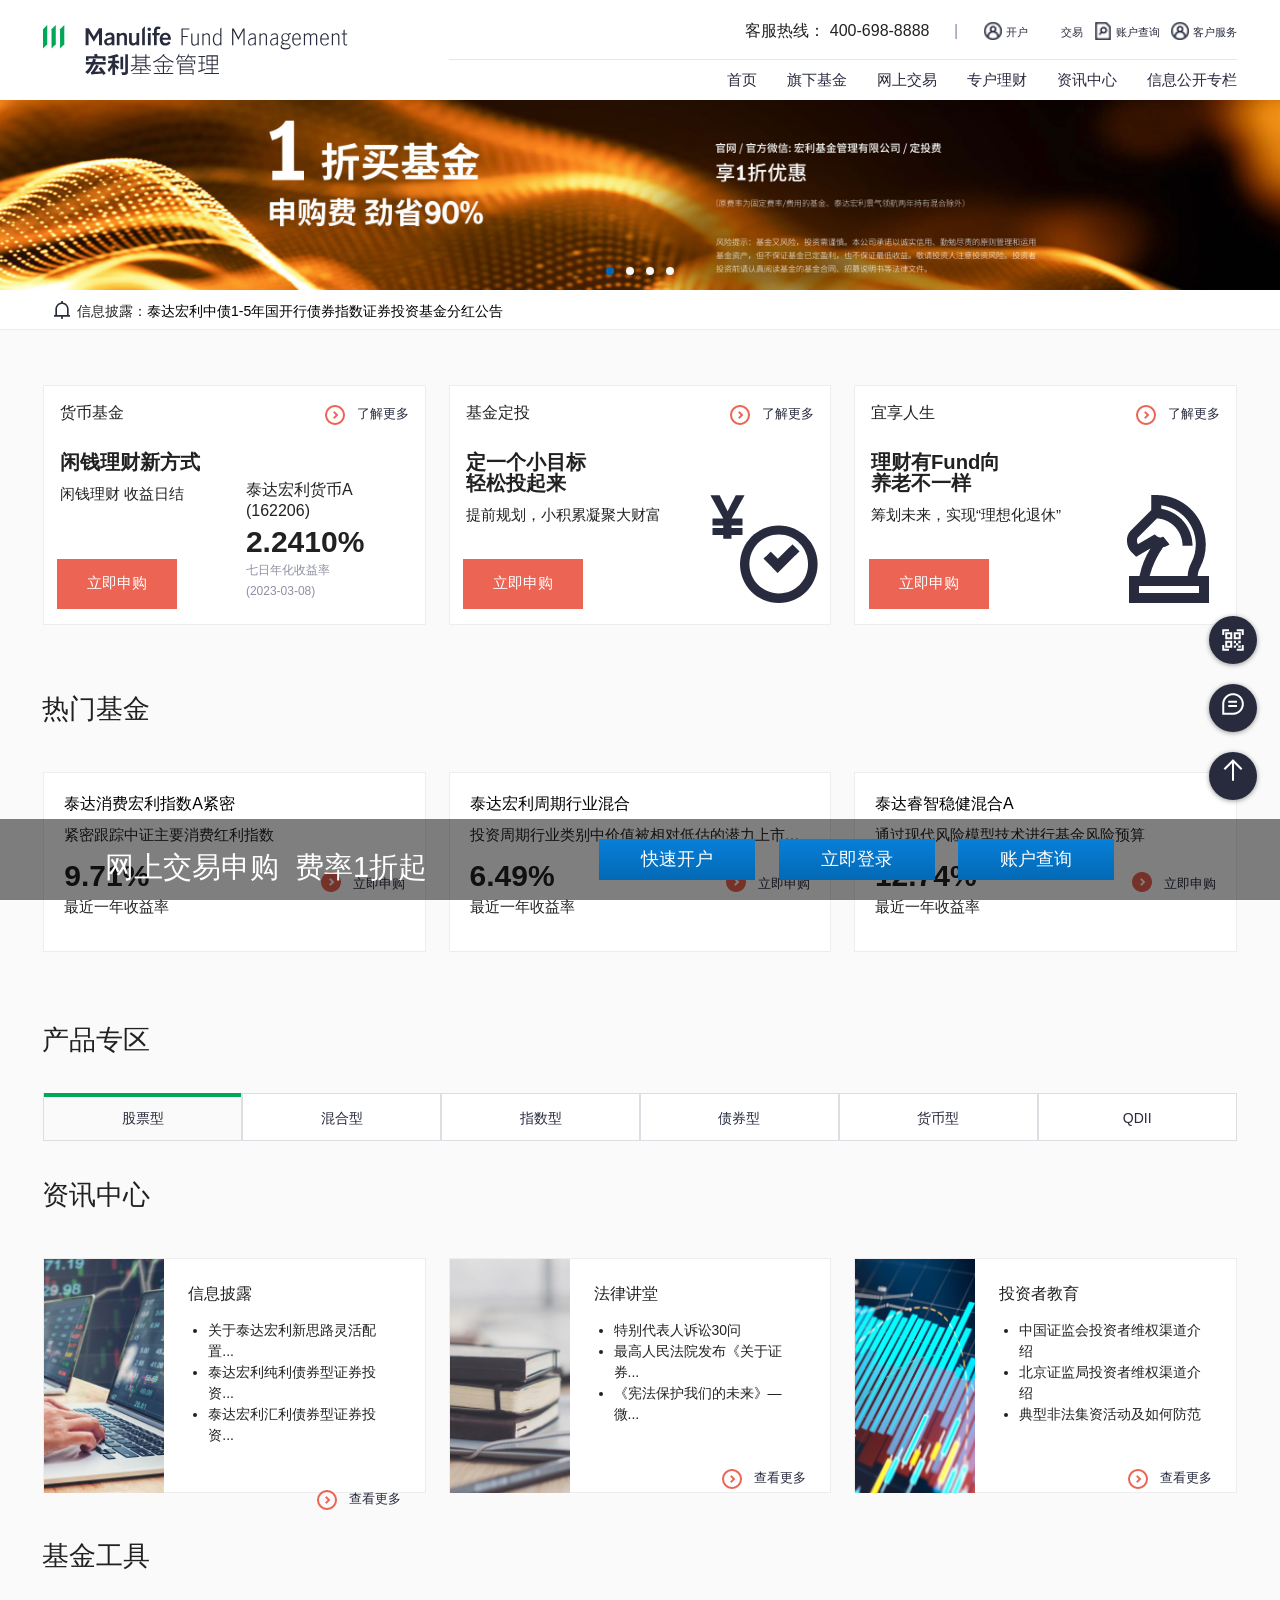
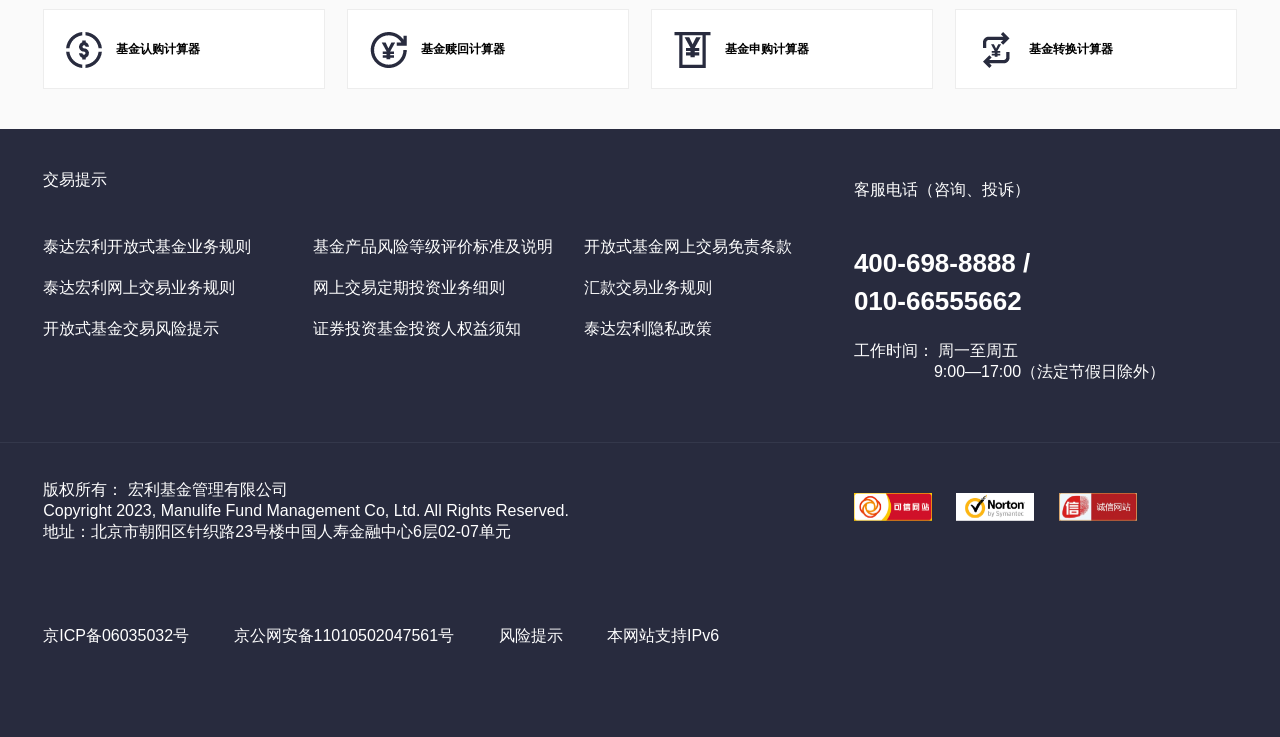
==== src/index.html @ f4473b88 "svg to png" ====
<!DOCTYPE HTML>
<html>
    <head>
        <meta charset="utf-8" />
        <meta http-equiv="Content-Type" content="text/html; charset=UTF-8"/>
        <title>China Retail Template</title>
        <meta http-equiv="X-UA-Compatible" content="IE=edge,chrome=1">
        <meta name="viewport" content="width=device-width, initial-scale=1, maximum-scale=1.0"/>
        <link rel="stylesheet" href="css/fonts.css">
        <link rel="stylesheet" type="text/css" href="css/slider.css" />
        <link rel="stylesheet" type="text/css" href="css/idangerous.swiper2.7.6.css">
        <link rel="stylesheet" type="text/css" href="css/idangerous.swiper.scrollbar.css">
        <link href="css/materialize.css" type="text/css" rel="stylesheet" media="screen,projection"/>
        <link rel="stylesheet" href="css/materialicons.css">
        <link rel="stylesheet" href="css/style.css">
        <script type="text/javascript" src="js/idangerous.swiper2.7.6.min.js"></script>
        <script type="text/javascript" src="js/idangerous.swiper.scrollbar.min.js"></script>

        <script type="text/javascript">
            function isIE8(){
                var isIE8Flag = false;
                var DEFAULT_VERSION = 8.0;
                var ua = navigator.userAgent.toLowerCase();
                var isIE = ua.indexOf("msie")>-1;
                var safariVersion;
                if(isIE){
                    safariVersion =  ua.match(/msie ([\d.]+)/)[1];
                }
                if(safariVersion <= DEFAULT_VERSION ){
                    // IE8浏览器
                    return true;
                }else{
                    return false;
                }
            }
        </script>
     </head>

    <body class="layout">

        <div class="page js-page">
            <div class="header">
                <div class="container">
            
                    <div class="row">
                        <div class="col s4">
                            <img class="mt-25 main-logo" src="images/MFM_Logo.svg">
                        </div>
                        <div class="col s8 right">
                            <span class="hide-on-med-and-down"> 客服热线： 400-698-8888 </span> <span class="hide-on-med-and-down nav-divider">  |  </span>
                            
                            <!-- Login Menu -->
                            <ul class="top-slide-menu hide-on-med-and-down">
                                <li class="top-menu-list-item">
                                    <a href="https://etrade.manulifefund.com.cn/etrading/accoreq/OCRauthentication.do?method=doOCRInit"><img class="responsive-img" alt="" src="images/Top_Login-svg.png"> <span>开户</span></a>
                                </li>
                                <li class="top-menu-list-item">
                                    <a href="https://etrade.manulifefund.com.cn/etrading"><img class="responsive-img" alt="" src="images/Top_Transfer-svg.png"> <span>交易</span></a>
                                </li>
                                <li class="top-menu-list-item">
                                    <a href="https://etrade.manulifefund.com.cn/etrading"><img class="responsive-img" alt="" src="images/Top_FormSearch-svg.png"> <span>账户查询</span></a>
                                </li>
                                <li class="top-menu-list-item">
                                    <a href="/Channel/1090543"><img class="responsive-img" alt="" src="images/Top_Login-svg.png"> <span>客户服务</span></a>
                                </li>
                            </ul>
                            <div>


                                <div class="main-navigation hide-on-med-and-down">
                                    <nav>
                                        <div class="nav-wrapper">
                                        <!-- <a href="#!" class="brand-logo">Logo</a> -->
                                        <a href="#" data-target="mobile-demo" class="sidenav-trigger"><i class="material-icons">menu</i></a>
                                        <ul class="right hide-on-med-and-down">
                                            <li><a href="/">首页</a></li>
                                            <li><a href="/Channel/4332">旗下基金</a></li></li>
                                            <li><a href="https://etrade.manulifefund.com.cn/etrading">网上交易</a></li>
                                            <li><a href="/Channel/2278">专户理财</a></li>
                                            <li><a href="/Channel/3430">资讯中心</a></li>
                                            <li><a href="/Channel/1094689">信息公开专栏</a></li>
                                        </ul>
                                        </div>
                                    </nav>
        
                                    <ul class="sidenav" id="mobile-demo">
                                        <li><a href="/">首页</a></li>
                                        <li><a href="/Channel/4332">旗下基金</a></li></li>
                                        <li><a href="https://etrade/manulifefund.com.cn/etrading">网上交易</a></li>
                                        <li><a href="/Channel/2278">专户理财</a></li>
                                        <li><a href="/Channel/3430">资讯中心</a></li>
                                        <li><a href="/Channel/1094689">信息公开专栏</a></li>
                                    </ul>
                                </div>
                            </div>
                        </div>
                        
                    </div>
                </div>        
            </div>

            <div class="main-navigation-mobile hide-on-large-only">
                <a class="icon-preview dropdown-trigger" href='#' data-target='dropdown1'><i class="material-icons mobile-nav-icon dp48 fa-2x">menu</i></a>

                <!-- Dropdown Structure -->
                <ul id='dropdown1' class='dropdown-content'>
                    <li><a href="/">首页</a></li>
                    <li><a href="/Channel/4332">旗下基金</a></li></li>
                    <li><a href="https://etrade.manulifefund.com.cn/etrading">网上交易</a></li>
                    <li><a href="/Channel/2278">专户理财</a></li>
                    <li><a href="/Channel/3430">资讯中心</a></li>
                    <li><a href="/Channel/1094689">信息公开专栏</a></li>
                </ul>
            </div>
            <!-- Navigation Menu -->
            
            <!-- Carousel -->
            <div class="mt-80">
                <div class="banner">
                    <div class="swiper-container banner_swiper">
                        <div class=swiper-wrapper>
                            <div class=swiper-slide>
                                <a class="slide" href="http://event.mfcteda.com.cn/event/edm/lingshengoufei-2/index.html">
                                    <img class="img" src="./images/Banner1.png">
                                </a>
                            </div>
                            <div class=swiper-slide>
                                <a class="slide" href="http://event.mfcteda.com.cn/event/edm/lingshengoufei-2/index.html">
                                    <img class="img" src="./images/Banner2.png">
                                </a>
                            </div>
                            <div class=swiper-slide>
                                <a class="slide" href="https://www.mfcteda.com/index_web.html">
                                    <img class="img" src="./images/Banner3.png">
                                </a>
                            </div>
                            <div class=swiper-slide>
                                <a class="slide" href="http://event.mfcteda.com.cn/event/edm/fenjipipei20221228/index.html">
                                    <img class="img" src="./images/Banner4.png">
                                </a>
                            </div>
                        </div>
                        <div class="swiper_prev"></div>
                        <div class="swiper_next"></div>
                        <div class="swiper-pagination"></div>                             
                    </div>
                </div>
            </div>
            
            <!-- Notification Banner -->
            <div class="notification-banner">
                <div class="container">
                    <div class="notification-banner-content">
                        <div class="wrapper">
                            <div class="notice_c">
                                <img class="notification-icon" src="images/Notification.svg"> 
                                <span class="title">信息披露：</span>
                                <div class="swiper-container notice_swiper">
                                     <div class="swiper-wrapper">
                                        <div class="swiper-slide">
                                            <a target="_blank" href="/Info/2490544?_tp_location=4&_tp_parentId=3430&_tp_depth=0&_tp_condition=&_tp_orderby=74a9f0c6bc9238494826a11870b4e00ce44de760c0fbeb12">泰达宏利中债1-5年国开行债券指数证券投资基金分红公告</a>
                                        </div>
                                        <div class="swiper-slide">
                                            <a target="_blank" href="/Info/2490729?_tp_location=1&_tp_parentId=3430&_tp_depth=0&_tp_condition=&_tp_orderby=74a9f0c6bc9238494826a11870b4e00ce44de760c0fbeb12">泰达宏利新思路灵活配置混合型证券投资基金清算报告</a>
                                        </div>
                                        <div class="swiper-slide">
                                            <a target="_blank" href="/Info/2490818?_tp_location=2&_tp_parentId=3430&_tp_depth=0&_tp_condition=&_tp_orderby=74a9f0c6bc9238494826a11870b4e00ce44de760c0fbeb12">泰达宏利新思路灵活配置混合型证券投资基金清算报告提示性公告</a>
                                        </div>
                                        <div class="swiper-slide">
                                            <a target="_blank" href="/Info/2490455?_tp_location=3&_tp_parentId=3430&_tp_depth=0&_tp_condition=&_tp_orderby=74a9f0c6bc9238494826a11870b4e00ce44de760c0fbeb12">泰达宏利溢利债券型证券投资基金分红公告</a>
                                        </div>
                                        <div class="swiper-slide">
                                            <a target="_blank" href="/Info/2490544?_tp_location=4&_tp_parentId=3430&_tp_depth=0&_tp_condition=&_tp_orderby=74a9f0c6bc9238494826a11870b4e00ce44de760c0fbeb12">泰达宏利中债1-5年国开行债券指数证券投资基金分红公告</a>
                                        </div>
                                        <div class="swiper-slide">
                                            <a target="_blank" href="/Info/2490729?_tp_location=1&_tp_parentId=3430&_tp_depth=0&_tp_condition=&_tp_orderby=74a9f0c6bc9238494826a11870b4e00ce44de760c0fbeb12">泰达宏利新思路灵活配置混合型证券投资基金清算报告</a>
                                        </div>                                                 
                                    </div>
                                </div>
                            </div>
                        </div>
                    </div>
                </div>
            </div>

            <div class="hide-on-large-only">
                <div class="row mb-0 ">
                    <ul class="top-menu-mobile">
                        <li class="top-menu-list-item-mobile waves-effect waves-light"><img class="responsive-img" alt="" src="images/Top_Login.svg"> <span><a href="https://etrade.manulifefund.com.cn/etrading/accoreq/OCRauthentication.do?method=doOCRInit">开户</a></span></li>
                        <li class="top-menu-list-item-mobile waves-effect waves-light"><img class="responsive-img" alt="" src="images/Top_Login.svg"> <span><a href="https://etrade.manulifefund.com.cn/etrading/accoreq/OCRauthentication.do?method=doOCRInit">交易</a></span></li>
                        <li class="top-menu-list-item-mobile waves-effect waves-light"><img class="responsive-img" alt="" src="images/Top_FormSearch.svg"> <span><a href="https://www.mfcteda.com/Channel/1848">账户查询</a></span></li>
                    </ul>
                </div>
            </div>

            <div class="container">
                <a name="responsive"></a>
                <section class="page-section">

                    <!-- Icon Teaser -->
                    <div class="row">
                        <div class="col s12 m12 l4">
                            <div class="icon-teaser">
                                <div class="row">
                                    <div class="col s6">
                                        <span>货币基金</span>
                                    </div>
                                    <div class="col s6 right">
                                            <span class="cmp-text__cta--secondarylink">
                                                <a href="http://event.mfcteda.com.cn/event/edm/dingtouzhuanti/index.html"><span class="hide-on-small-and-down ml-10">了解更多</span></a>
                                            </span>
                                    </div>
                                </div>
                                <div class="row mb-0">
                                    <div class="col s12">
                                        <div class="cmp-text__title"><span>闲钱理财新方式</span></div>
                                        <div class="cmp-text__sub-title">闲钱理财 收益日结</div>
                                        
                                    </div>
                                </div>
                                <div class="row flex mb-0 icon-teaser-bottom">
                                    <div class="col s6 flex">
                                        <div class="cmp-text-btn-left-wrapper">
                                            <div class="cmp-primary-btn">
                                                <a href="https://etrade.manulifefund.com.cn/etrading/" class="p-left center">立即申购</a>
                                            </div>
                                        </div>
                                    </div>
                                    <div class="col s6">
                                        <div class="cmp-text-right-wrapper">
                                            <span>泰达宏利货币A
                                            </span>
                                            <span>(162206)</span>
                                            <div class="cmp-text-value">2.2410%</div>
                                            <div class="cmp-sub-text">
                                                <span>七日年化收益率</span> <br/> <span>(2023-03-08)</span>
                                            </div>
                                        </div>
                                    </div>
                                </div>
                            </div>
                        </div>

                        <div class="col s12 m12 l4">
                            <div class="icon-teaser">
                                <div class="row">
                                    <div class="col s6">
                                        <span>基金定投</span>
                                    </div>
                                    <div class="col s6 right">
                                            <span class="cmp-text__cta--secondarylink">
                                                <a href="http://event.mfcteda.com.cn/event/edm/dingtouzhuanti/index.html"><span class="hide-on-small-and-down ml-10">了解更多</span></a>
                                            </span>
                                    </div>
                                </div>
                                <div class="row">
                                    <div class="col s12">
                                        <div class="cmp-text__title"><span>定一个小目标</span><br/><span>轻松投起来</span></div>
                                        <div class="cmp-text__sub-title">提前规划，小积累凝聚大财富</div>
                                    </div>
                                </div>
                                <div class="row flex mb-0 icon-teaser-bottom cmp-content-icon">
                                    <div class="col s6 flex">
                                        <div class="cmp-text-left-wrapper">
                                            <div class="cmp-primary-btn">
                                                <a href="https://etrade.manulifefund.com.cn/etrading/" class="p-left center">立即申购</a>
                                            </div>
                                        </div>
                                    </div>
                                    <div class="col s6">
                                        <div class="cmp-teaser-icon">
                                            <img class="float-right custom-img-width" src="./images/Pic_PayTime-svg.png">
                                        </div>
                                    </div>
                                </div>
                            </div>
                        </div>

                        <div class="col s12 m12 l4">
                            <div class="icon-teaser">
                                <div class="row">
                                    <div class="col s6">
                                        <span>宜享人生</span>
                                    </div>
                                    <div class="col s6 right">
                                            <span class="cmp-text__cta--secondarylink">
                                                <a href="http://event.mfcteda.com.cn/event/edm/hongli20220324/index.html"><span class="hide-on-small-and-down ml-10">了解更多</span></a>
                                            </span>
                                    </div>
                                </div>
                                <div class="row">
                                    <div class="col s12">
                                        <div class="cmp-text__title"><span>理财有Fund向</span><br/><span>养老不一样</span></div>
                                        <div class="cmp-text__sub-title">筹划未来，实现“理想化退休”</div>
                                    </div>
                                </div>
                                <div class="row flex mb-0 icon-teaser-bottom cmp-content-icon">
                                    <div class="col s6 flex">
                                        <div class="cmp-text-left-wrapper">
                                            <div class="cmp-primary-btn">
                                                <a href="https://etrade.manulifefund.com.cn/etrading/" class="p-left center">立即申购</a>
                                            </div>
                                        </div>
                                    </div>
                                    <div class="col s6">
                                        <div class="cmp-teaser-icon">
                                            <img class="float-right custom-img-width" src="./images/Pic_Chess-svg.png">
                                        </div>
                                    </div>
                                </div>
                            </div>
                        </div>
                    </div> 
                    <br/>

                    <div class="row">
                        <div class="cmp-title-heading">热门基金</div>
                    </div>
                    <div class="row">
                        <div class="col s12 m12 l4">
                            <div class="data-teaser">
                                <div class="row">
                                    <div class="col s12">
                                        <a href="/Channel/1906992">泰达消费宏利指数A紧密</a>
                                        <div class="cmp-text__sub-title">紧密跟踪中证主要消费红利指数</div>
                                    </div>
                                </div>
                                <div class="row data-teaser-bottom">
                                    <div class="col s6">
                                        <div class="data-teaser-value">9.71%</div>
                                        <div class="cmp-text__sub-title">最近一年收益率</div>
                                    </div>
                                    <div class="col s6">
                                        <div class="cmp-text-right-wrapper">
                                            <span class="cmp-text__cta--primarylink">
                                                <a href="https://etrade.manulifefund.com.cn/etrading/"> <span class="ml-10">立即申购</span></a>
                                            </span>
                                        </div>
                                        
                                    </div>
                                </div>
                            </div>
                        </div>

                        <div class="col s12 m12 l4">
                            <div class="data-teaser">
                                <div class="row">
                                    <div class="col s12">
                                        <a href="/Channel/982893">泰达宏利周期行业混合</a>
                                        <div class="cmp-text__sub-title">投资周期行业类别中价值被相对低估的潜力上市公司</div>
                                    </div>
                                </div>
                                <div class="row data-teaser-bottom">
                                    <div class="col s6">
                                        <div class="data-teaser-value">6.49%</div>
                                        <div class="cmp-text__sub-title">最近一年收益率</div>
                                    </div>
                                    <div class="col s6">
                                        <div class="cmp-text-right-wrapper">
                                            <span class="cmp-text__cta--primarylink">
                                                <a href="https://etrade.manulifefund.com.cn/etrading/"> <span class="ml-10">立即申购</span></a>
                                            </span>
                                        </div>
                                        
                                    </div>
                                </div>
                            </div>
                        </div>

                        <div class="col s12 m12 l4">
                            <div class="data-teaser">
                                <div class="row">
                                    <div class="col s12">
                                        <a href="/Channel/1234071">泰达睿智稳健混合A</a>
                                        <div class="cmp-text__sub-title">通过现代风险模型技术进行基金风险预算</div>
                                    </div>
                                </div>
                                <div class="row data-teaser-bottom">
                                    <div class="col s6">
                                        <div class="data-teaser-value">12.74%</div>
                                        <div class="cmp-text__sub-title">最近一年收益率</div>
                                    </div>
                                    <div class="col s6">
                                        <div class="cmp-text-right-wrapper">
                                            <span class="cmp-text__cta--primarylink">
                                                <a href="https://etrade.manulifefund.com.cn/etrading/"> <span class="ml-10">立即申购</span></a>
                                            </span>
                                        </div>
                                        
                                    </div>
                                </div>
                            </div>
                        </div>
                    </div>
                </section>

                <section>
                    <div class="row">
                        <div class="cmp-title-heading">产品专区</div>
                    </div>
                    <div class="row">
                        <div class="col s12">
                          <ul class="tabs">
                            <li class="tab col s2"><a class="fund-heading active" href="#tab1">股票型</a></li>
                            <li class="tab col s2"><a class="fund-heading" href="#tab2">混合型</a></li>
                            <li class="tab col s2"><a class="fund-heading" href="#tab3">指数型</a></li>
                            <li class="tab col s2"><a class="fund-heading" href="#tab4">债券型</a></li>
                            <li class="tab col s2"><a class="fund-heading" href="#tab5">货币型</a></li>
                            <li class="tab col s2"><a class="fund-heading" href="#tab6">QDII</a></li>
                          </ul>
                        </div>
                        <div id="tab1" class="table-tab tab-1 col s12"></div>
                        <div id="tab2" class="table-tab tab-2 col s12"></div>
                        <div id="tab3" class="table-tab tab-3 col s12"></div>
                        <div id="tab4" class="table-tab tab-4 col s12"></div>
                        <div id="tab5" class="table-tab tab-5 col s12"></div>
                        <div id="tab6" class="table-tab tab-6 col s12"></div>
                      </div>
                </section>

                <section>
                    <div class="row">
                        <div class="cmp-title-heading">资讯中心</div>
                    </div>

                    <div class="row">
                        <div class="col s12 m12 l4">
                            <div class="product-teaser">
                                <div class="product-teaser-img-wrapper">
                                    <img class="responsive-img product-teaser-img-content" src="./images/Picture1.jpg" alt="">
                                </div>
                                <div class="product-teaser-content">
                                    <div class="product-teaser-title">
                                        信息披露
                                    </div>

                                    <div class="product-teaser-desc">
                                        <ul class="list-content">
                                            <li class="list-item">关于泰达宏利新思路灵活配置...</li>
                                            <li class="list-item">泰达宏利纯利债券型证券投资...</li>
                                            <li class="list-item">泰达宏利汇利债券型证券投资...</li>
                                        </ul>
                                    </div>
                                    <div class="product-teaser-action">
                                        <span class="cmp-text__cta--secondarylink">
                                            <a href="/Channel/3430"><span class="ml-10">查看更多</span></a>
                                        </span>
                                    </div>
                                </div>
                            </div>
                        </div>

                        <div class="col s12 m12 l4">
                            <div class="product-teaser">
                                <div class="product-teaser-img-wrapper">
                                    <img class="responsive-img product-teaser-img-content" src="./images/Picture2.jpg" alt="">
                                </div>
                                <div class="product-teaser-content">
                                    <div class="product-teaser-title">
                                        法律讲堂
                                    </div>

                                    <div class="product-teaser-desc">
                                        <ul class="list-content">
                                            <li class="list-item">特别代表人诉讼30问</li>
                                            <li class="list-item">最高人民法院发布《关于证券...</li>
                                            <li class="list-item">《宪法保护我们的未来》— 微...</li>
                                        </ul>
                                    </div>
                                    <div class="product-teaser-action">
                                        <span class="cmp-text__cta--secondarylink">
                                            <a href="/Channel/3912"><span class="ml-10">查看更多</span></a>
                                        </span>
                                    </div>
                                </div>
                            </div>
                        </div>

                        <div class="col s12 m12 l4">
                            <div class="product-teaser">
                                <div class="product-teaser-img-wrapper">
                                    <img class="responsive-img product-teaser-img-content" src="./images/Picture3.jpg" alt="">
                                </div>
                                <div class="product-teaser-content">
                                    <div class="product-teaser-title">
                                        投资者教育
                                    </div>

                                    <div class="product-teaser-desc">
                                        <ul class="list-content">
                                            <li class="list-item">中国证监会投资者维权渠道介绍</li>
                                            <li class="list-item">北京证监局投资者维权渠道介绍</li>
                                            <li class="list-item">典型非法集资活动及如何防范</li>
                                        </ul>
                                    </div>
                                    <div class="product-teaser-action">
                                        <span class="cmp-text__cta--secondarylink">
                                            <a href="/Channel/104003"><span class="ml-10">查看更多</span></a>
                                        </span>
                                    </div>
                                </div>
                            </div>
                        </div>
                    </div>

                    <div class="row">
                        <div class="cmp-title-heading">基金工具</div>
                    </div>
                     
                    <div class="row mb-40">
                        <div class="col s6 m6 l3">
                            <a class="small-icon-link" href="/Channel/5961?num=0">
                            <div class="small-icon-teaser">
                                <div class="small-icon-wrapper">
                                    <i class="icon-tool-1"></i>
                                </div>
                                <div class="small-icon-teaser-content">
                                    基金认购计算器
                                </div>
                            </div>
                            </a>
                        </div>

                        <div class="col s6 m6 l3">
                            <a class="small-icon-link" href="/Channel/5961?num=1">
                            <div class="small-icon-teaser">
                                <div class="small-icon-wrapper">
                                    <i class="icon-tool-2"></i>
                                </div>
                                <div class="small-icon-teaser-content">
                                    基金赎回计算器
                                </div>
                            </div>
                            </a>
                        </div>

                        <div class="col s6 m6 l3">
                            <a class="small-icon-link" href="/Channel/5961?num=2">
                            <div class="small-icon-teaser">
                                <div class="small-icon-wrapper">
                                    <i class="icon-tool-3"></i>
                                </div>
                                <div class="small-icon-teaser-content">
                                    基金申购计算器
                                </div>
                            </div>
                            </a>
                        </div>

                        <div class="col s6 m6 l3">
                            <a class="small-icon-link" href="/Channel/5961?num=3">
                            <div class="small-icon-teaser">
                                <div class="small-icon-wrapper">
                                    <i class="icon-tool-4"></i>
                                </div>
                                <div class="small-icon-teaser-content">
                                    基金转换计算器
                                </div>
                            </div>
                            </a>
                        </div>

                        <div class="col s6 m6 l3 custom-grid hide">
                            <a class="small-icon-link" href="/Channel/5961?num=3">
                            <div class="small-icon-teaser">
                                <div class="small-icon-wrapper">
                                    <i class="icon-tool-5"></i>
                                </div>
                                <div class="small-icon-teaser-content">
                                    定期定额投资收益计算器
                                </div>
                            </div>
                            </a>
                        </div>
                        
                    </div>

                </section>
            </div>

            <div class="fixed_b_con">
                <div class="wrap">
               <!-- <div class="title">网上交易基金<span>最低费率1折起</span></div>-->
                 <div class="title">网上交易申购&nbsp;&nbsp;费率1折起</div> 
                   <ul class="fixed_list">
                        <li><a href="https://etrade.mfcteda.com/etrading/accoreq/OCRauthentication.do?method=doOCRInit"target="_blank"><span>快速开户</span></a></li>
                        <li><a href="https://etrade.mfcteda.com/etrading/"target="_blank"><span>立即登录</span></a></li>
                        <li><a href="Channel/1848.html"target="_blank"><span>账户查询</span></a></li>
                   </ul>
                </div>
            </div> 

            <footer class="page-footer">
                <div class="fixed-action-btn">
                    <div class="fab-icon waves-effect waves-light img-hover"><i class="ie9"><img src="./images/FAB_QRcode-svg.png"></ung></i></div>
                    <div class="fab-icon waves-effect waves-light"><a href="http://online.mfcteda.com.cn/live800/chatClient/chatbox.jsp?companyID=8897&configID=6"><i class="ee9"><img src="./images/FAB_Comment-svg.png"></i></a></div>
                    <div class="fab-icon waves-effect waves-light"><a class="fab-icon-up link-top" href="#top" onclick="scrollToTop()" id="back-to-up"><i class="ie9"><img src="./images/FAB_Up-svg.png"></i></a></div>
                    
                    <div class="img-hover-item"><img src="./images/qr-code.jpg"></div>
                </div>

                <!-- <div class="fixed-action-btn">
                    <a class="btn-floating btn-large red">
                        <i class="large material-icons">mode_edit</i>
                    </a>
                    <ul>
                        <li><a class="btn-floating red"><a class="material-icons">insert_chart</a></li>
                        <li><a class="btn-floating yellow darken-1"><a class="material-icons">insert_chart</a></li>
                    </ul>
                </div> -->

                <div class="row container">
                    <div class="col s12 m8 l8 start"> 
                        <div class="footer-heading">交易提示</div>

                        <div class="row">
                            <div class="col s12 m12 l4">
                                <ul>
                                    <li class="footer-list"><a href="/account/account-kfywgz-msg.pdf">泰达宏利开放式基金业务规则</a></li>
                                    <li class="footer-list"><a href="/account/account-ywgz-msg.html">泰达宏利网上交易业务规则</a></li>
                                    <li class="footer-list"><a href="/account/account-fxts-msg.html">开放式基金交易风险提示</a></li>
                                </ul>
                            </div>
                            <div class="col s12 m12 l4">
                                <ul>
                                    <li class="footer-list"><a href="/account/account-bzsm-msg.html">基金产品风险等级评价标准及说明</a></li>
                                    <li class="footer-list"><a href="/account/account-msp-rule.html">网上交易定期投资业务细则</a></li>
                                    <li class="footer-list"><a href="/account/account-qyxz-msg.html">证券投资基金投资人权益须知</a></li>
                                </ul>
                            </div>
                            <div class="col s12 m12 l4">
                                <ul>
                                    <li class="footer-list"><a href="/account/account-mztk-msg.html">开放式基金网上交易免责条款</a></li>
                                    <li class="footer-list"><a href="/account/account-hkgz-msg.html">汇款交易业务规则</a></li>
                                    <li class="footer-list"><a href="/account/account-yszc-msg.html">泰达宏利隐私政策</a></li>
                                </ul>
                            </div>
                        </div>
                    </div>
                    <div class="col s12 m12 l4"> 
                        <!-- <a class="link-top" href="#top">⇪ back to top</a> -->
                        <div class="footer-heading">客服电话（咨询、投诉）</div>

                        <div class="row">
                            <div class="col s12 m12 l12">
                                <div class="footer-contact-desc">
                                    400-698-8888 / <br/>010-66555662
                                </div>
                                <div class="footer-contact-details">
                                    <span>工作时间：</span>
                                    周一至周五 <br/> <div style="padding-left: 80px;">9:00—17:00（法定节假日除外） </div>    
                                </div>
                            </div>
                        </div>
                        
                    </div>
                </div>
                <div class="divider"></div>
                <div class="row container mt-20">
                    <div class="col s12 m8 l8 start">
                        <div class="footer-copyright-desc">
                            <p>版权所有： 宏利基金管理有限公司
                                <br/>Copyright 2023, Manulife Fund Management Co, Ltd. All Rights Reserved.
                                <br/>地址：北京市朝阳区针织路23号楼中国人寿金融中心6层02-07单元
                            </p>
                        </div>
                        <div class="social-icons">
                            <a href="#"><i class="social-icon-wechat"></i></a>
                            <a href="#"><i class="social-icon-weibo"></i></a>
                        </div>

                    </div>
                    <div class="col s12 m12 l4">
                        <div class="footer-security">
                            <a href="https://cn.norton.com/?form_file=fdf/splash.fdf&dn=www.manulifefund.com.cn&lang=zh_cn" target="_blank">
                                <i class="security-icon-1"><img src="./images/Security_1-svg.jpg"></i>
                                <i class="security-icon-2"><img src="./images/Security_2-svg.jpg"></i>
                                <i class="security-icon-3"><img src="./images/Security_3-svg.jpg"></i>
                            </a>
                        </div>
                    </div>
                </div>
                <div class="row container">
                    <div class="col s12 m12 l12">
                        <div class="footer-link">
                            <ul>
                                <li><a href="https://beian.miit.gov.cn/">京ICP备06035032号</a></li>
                                <li><a href="http://www.beian.gov.cn/portal/registerSystemInfo?recordcode=11010502047561">京公网安备11010502047561号</a></li>
                                <li><a href="/account/account-fxts-msg.html">风险提示</a></li>
                                <li><a href="#!">本网站支持IPv6</a></li>
                            </ul>

                        </div>
                    </div>
                </div>
            </footer>
        </div>


        <!--  Scripts-->
        <!-- <script src="https://code.jquery.com/jquery-2.1.1.min.js"></script> -->
        <script src="https://cdnjs.cloudflare.com/ajax/libs/jquery/3.3.1/jquery.min.js"></script> 
        <script src="js/materialize.js"></script>
        <!-- <script src="js/slider.js"></script> -->
        <script src="js/init.js"></script>

        <script src="https://tracefore-web.s3.us-west-2.amazonaws.com/cdn/manulife/test/indexfundvalue-utf8.js"></script>
        <script src="js/index.js"></script>
    </body>

</html>
---- src/css/fonts.css ----
@font-face {
    font-family: 'Noto Sans';
    src: url('../fonts/NotoSansSC-Bold.otf');
    font-style: normal;
    font-display: swap;
}

@font-face {
    font-family: 'Noto Sans';
    src: url('../fonts/NotoSansSC-Thin.otf');
    font-style: normal;
    font-display: swap;
}

@font-face {
    font-family: 'Noto Sans';
    src: url('../fonts/NotoSansSC-Regular.otf');
    font-style: normal;
    font-display: swap;
}

@font-face {
    font-family: 'Noto Sans';
    src: url('../fonts/NotoSansSC-Medium.otf');
    font-style: normal;
    font-display: swap;
}

@font-face {
    font-family: 'Noto Sans';
    src: url('../fonts/NotoSansSC-Thin.otf');
    font-style: normal;
    font-display: swap;
    font-weight: 100;
}

html body.page {
    font-family: 'Noto Sans', sans-serif;
}
---- src/css/slider.css ----
.slider, .slider .imgs {
	width: 100%;
	height: 100%;
	max-height: 350px;
	position: relative;
  }
  
  .slider {
	height: 75%;
	max-height: 350px;
  }
  
  .slider .imgs {
	display: flex;
	overflow: hidden;
  }
  
  .slider .img {
	min-width: 100%;
	height: 100%;
	display: flex;
	align-items: flex-end;
	justify-content: center;
	position: absolute;
	left: 100%;
	/* animation duration can't be greater than variable interval in JS! */
	/* check JS for other settings */
	animation: .6s cubic-bezier(0.645, 0.045, 0.355, 1) 0s left;
	animation-fill-mode: forwards;
	background-size: cover !important;
	background-position: 50% !important;
  }
  
  /* Change images here */
  .slider .img:nth-of-type(1) { background: url("../images/Banner1.png"); }
  .slider .img:nth-of-type(2) { background: url("../images/Banner2.png"); }
  .slider .img:nth-of-type(3) { background: url("../images/Banner3.png"); }
  .slider .img:nth-of-type(4) { background: url("../images/Banner4.png"); }
  
  .slider .img span {
	padding: 7px 20px;
	border-top-left-radius: 7px;
	border-top-right-radius: 7px;
	color: #f0f0f0;
	font-size: 14px;
	font-family: sans-serif;
  }
  
  .dots {
	position: absolute;
	bottom: 16px;
	left: 0;
	display: flex;
	justify-content: center;
	width: 100%;
  }
  
  .dot {
	width: 8px;
	height: 8px;
	background: rgba(255, 255, 255, 0.5);
	border-radius: 50%;
	margin: 0 3px;
	cursor: pointer;
  }
  
  .active-dot {
	background: #ffffff;
	cursor: default;
  }
  
  @keyframes leftNext {
	from { left: 100%; }
	to { left: 0; }
  }
  
  @keyframes leftCurr {
	from { left: 0; }
	to { left: -100%; }
  }
  
  @keyframes rightNext {
	from { left: -100%; }
	to { left: 0; }
  }
  
  @keyframes rightCurr {
	from { left: 0; }
	to { left: 100%; }
  }
---- src/css/idangerous.swiper2.7.6.css ----
/*
 * Swiper 2.7.6
 * Mobile touch slider and framework with hardware accelerated transitions
 *
 * http://www.idangero.us/sliders/swiper/
 *
 * Copyright 2010-2015, Vladimir Kharlampidi
 * The iDangero.us
 * http://www.idangero.us/
 *
 * Licensed under GPL & MIT
 *
 * Released on: February 11, 2015
*/
/* ===============================================================
Basic Swiper Styles 
================================================================*/
.swiper-container {
	margin:0 auto;
	position:relative;
	overflow:hidden;
	direction:ltr;
	-webkit-backface-visibility:hidden;
	-moz-backface-visibility:hidden;
	-ms-backface-visibility:hidden;
	-o-backface-visibility:hidden;
	backface-visibility:hidden;
	/* Fix of Webkit flickering */
	z-index:1;
}
.swiper-wrapper {
	position:relative;
	width:100%;
	-webkit-transition-property:-webkit-transform, left, top;
	-webkit-transition-duration:0s;
	-webkit-transform:translate3d(0px,0,0);
	-webkit-transition-timing-function:ease;
	
	-moz-transition-property:-moz-transform, left, top;
	-moz-transition-duration:0s;
	-moz-transform:translate3d(0px,0,0);
	-moz-transition-timing-function:ease;
	
	-o-transition-property:-o-transform, left, top;
	-o-transition-duration:0s;
	-o-transform:translate3d(0px,0,0);
	-o-transition-timing-function:ease;
	-o-transform:translate(0px,0px);
	
	-ms-transition-property:-ms-transform, left, top;
	-ms-transition-duration:0s;
	-ms-transform:translate3d(0px,0,0);
	-ms-transition-timing-function:ease;
	
	transition-property:transform, left, top;
	transition-duration:0s;
	transform:translate3d(0px,0,0);
	transition-timing-function:ease;

	-webkit-box-sizing: content-box;
	-moz-box-sizing: content-box;
	box-sizing: content-box;
}
.swiper-free-mode > .swiper-wrapper {
	-webkit-transition-timing-function: ease-out;
	-moz-transition-timing-function: ease-out;
	-ms-transition-timing-function: ease-out;
	-o-transition-timing-function: ease-out;
	transition-timing-function: ease-out;
	margin: 0 auto;
}
.swiper-slide {
	float: left;
	-webkit-box-sizing: content-box;
	-moz-box-sizing: content-box;
	box-sizing: content-box;
}

/* IE10 Windows Phone 8 Fixes */
.swiper-wp8-horizontal {
	-ms-touch-action: pan-y;
}
.swiper-wp8-vertical {
	-ms-touch-action: pan-x;
}

/* ===============================================================
Your custom styles, here you need to specify container's and slide's
sizes, pagination, etc.
================================================================*/
.swiper-container {
	/* Specify Swiper's Size: */

	/*width:200px;
	height: 100px;*/
}
.swiper-slide {
	/* Specify Slides's Size: */
	
	/*width: 100%;
	height: 100%;*/
}
.swiper-slide-active {
	/* Specific active slide styling: */
	
}
.swiper-slide-visible {
	/* Specific visible slide styling: */	

}
/* ===============================================================
Pagination Styles
================================================================*/
.swiper-pagination-switch {
	/* Stylize pagination button: */	

}
.swiper-active-switch {
	/* Specific active button style: */	
	
}
.swiper-visible-switch {
	/* Specific visible button style: */	
	
}
---- src/css/materialicons.css ----
@font-face {
    font-family: 'Material Icons';
    font-style: normal;
    font-weight: 400;
    src: url(../fonts/MaterialIcons-Regular.eot); /* For IE6-8 */
    src: local('Material Icons'),
      local('MaterialIcons-Regular'),
      url(../fonts/MaterialIcons-Regular.woff2) format('woff2'),
      url(../fonts/MaterialIcons-Regular.woff) format('woff'),
      url(../fonts/MaterialIcons-Regular.ttf) format('truetype');
  }

  .material-icons {
    font-family: 'Material Icons';
    font-weight: normal;
    font-style: normal;
    font-size: 24px;  /* Preferred icon size */
    display: inline-block;
    line-height: 1;
    text-transform: none;
    letter-spacing: normal;
    word-wrap: normal;
    white-space: nowrap;
    direction: ltr;
  
    /* Support for all WebKit browsers. */
    -webkit-font-smoothing: antialiased;
    /* Support for Safari and Chrome. */
    text-rendering: optimizeLegibility;
  
    /* Support for Firefox. */
    -moz-osx-font-smoothing: grayscale;
  
    /* Support for IE. */
    font-feature-settings: 'liga';
  }

  * Rules for sizing the icon. */
.material-icons.md-18 { font-size: 18px; }
.material-icons.md-24 { font-size: 24px; }
.material-icons.md-36 { font-size: 36px; }
.material-icons.md-48 { font-size: 48px; }

/* Rules for using icons as black on a light background. */
.material-icons.md-dark { color: rgba(0, 0, 0, 0.54); }
.material-icons.md-dark.md-inactive { color: rgba(0, 0, 0, 0.26); }

/* Rules for using icons as white on a dark background. */
.material-icons.md-light { color: rgba(255, 255, 255, 1); }
.material-icons.md-light.md-inactive { color: rgba(255, 255, 255, 0.3); }

.material-icons.md-dark { color: rgba(0, 0, 0, 0.54); }
.material-icons.md-dark.md-inactive { color: rgba(0, 0, 0, 0.26); }

.material-icons.md-light { color: rgba(255, 255, 255, 1); }
.material-icons.md-light.md-inactive { color: rgba(255, 255, 255, 0.3); }
---- src/css/style.css ----
body {
  box-sizing: border-box;
  padding: 0;
  margin: 0;
  font-size: 18px;
  font-family: "Noto Sans", sans-serif;
  font-weight: normal;
  background: #fafafa;
  line-height: 1.4rem;
}
h1,
h2,
h3,
h4,
h5,
h6 {
  font-family: "Noto Sans", sans-serif;
  color: #001A33;
}
h2 {
  font-size: 2rem;
  margin: 1rem 0;
}
:focus {
  outline-color: transparent;
  outline-style: none;
}
h2 + p {
  margin: 0 0 2rem 0;
}
a {
  text-decoration: none;
  color: #000000;
  padding: 0 0 0.2rem 0;
}
a:hover {
  color: #000000;
}
pre {
  overflow-x: auto;
  padding: 1.25em;
  border: 1px solid #e6e6e6;
  border-left-width: 5px;
  margin: 1.6em 0;
  font-size: 0.875em;
  background: #fcfcfc;
  white-space: pre;
  word-wrap: normal;
}
code {
  color: #007FFF;
}
.layout {
  display: flex;
  min-height: 100vh;
  flex-direction: column;
}
.page-nav {
  box-sizing: border-box;
  position: fixed;
  padding: 0.5rem;
  width: 100%;
  background: transparent;
}
.page {
  z-index: 0;
  background: #fafafa;
}
.wrap {
  box-sizing: border-box;
  max-width: 1600px;
  margin: 0 auto;
}
.page-section {
  padding-top: 3rem;
  margin-bottom: 3rem;
}
.page-features {
  width: 100%;
  background: hsl(209, 100%, 10%);
  overflow: scroll;
}
.menu-button {
  position: fixed;
  top: 0.75rem;
  right: 0.75rem;
  z-index: 1;
  box-sizing: border-box;
  padding: 0.45rem;
  height: 3rem;
  width: 3rem;
  background: #FFF;
  border: 1px solid transparent;
  user-select: none;
}
.menu-button:hover {
  border: 1px solid #007FFF;
  border-radius: 2px;
}
.menu-button:active {
  background: #EEE;
  border: 1px solid transparent;
}
.open {
  transform: translate3d(-15rem, 0, 0);
}
.menu-button-icon {
  width: 2rem;
  height: 2rem;
}
.hero {
  box-sizing: border-box;
  padding: 2rem;
  background: #FFF;
  border: 1px solid #FFF;
  border-radius: 2px;
}
.hero-headline {
  font-size: 3rem;
  white-space: nowrap;
  margin-bottom: 0;
}
.hero-copy {
  font-size: 1rem;
  margin-bottom: 0;
  padding: 0 2rem;
  text-align: center;
}
.slide-menu {
  display: block;
  position: fixed;
  overflow: auto;
  top: 0;
  right: 0;
  bottom: 0;
  height: 100%;
  width: 250px;
}
.menu {
  box-sizing: border-box;
  padding-bottom: 5rem;
  background: hsl(209, 100%, 10%);
}
.menu-header {
  box-sizing: border-box;
  padding: 3rem 3rem 0 3rem;
  color: #eee;
}
.menu-list {
  margin: 0;
  padding: 0;
  list-style: none;
}
.menu-list-item {
  height: 3rem;
  line-height: 3rem;
  font-size: 1rem;
  color: #007FFF;
  background: transparent;
  transition: all .2s ease-in;
}
.menu-link {
  box-sizing: border-box;
  padding-left: 3rem;
  display: block;
  color: #007FFF;
  transition: color 0.2s ease-in;
}
.menu-link:hover {
  color: hsl(210, 100%, 60%);
  border-bottom: none;
}
.top-slide-menu {
  display: inline-flex;
  list-style: none;
  top: 0;
  right: 0;
  bottom: 0;
}

.top-menu-mobile {
  display: flex;
  flex-wrap: nowrap;
  align-content: center;
  justify-content: center;
  align-items: center;
  margin: 0;
  border-bottom: 1px solid #ededed;
}

.top-menu-mobile .top-menu-list-item-mobile:not(:last-child)::after {
  content: '|';
  position: relative;
  right: -35px;
  color: #ededed;
}

.top-menu-list-item-mobile {
  padding: 20px;
  text-align: center;
  width: 33.3333333333%;
  margin-left: auto;
  left: auto;
  right: auto;
}

.top-menu-list-item a {
  font-size: 11px;
  color: #282B3E;
}

.top-menu-list-item img {
  position: relative;
  top: 5px;
  height:20px;
}

.top-menu-list-item:not(:last-child) {
  padding-right: 10px;
}

.link-top {
  align-self: flex-end;
}
.button {
  position: relative;
  display: inline-block;
  box-sizing: border-box;
  min-width: 11rem;
  padding: 0 4rem;
  margin: 1rem;
  height: 3rem;
  line-height: 3rem;
  border: 1px solid #007FFF;
  border-radius: 2px;
  color: #007FFF;
  font-size: 1.25rem;
  transition: background-color, 0.15s;
}
.button:hover {
  background: #3399FF;
  border-color: #3399FF;
  color: #FFF;
  text-shadow: 0 1px #007FFF;
}
.button:active {
  background: #007FFF;
  color: #FFF;
  border-top: 2px solid #0066CC;
}
.box-row,
.box-first,
.box-nested,
.box-large,
.box {
  box-sizing: border-box;
  position: relative;
  box-sizing: border-box;
  min-height: 1rem;
  margin-bottom: 0;
  background: #007FFF;
  border: 1px solid #FFF;
  border-radius: 2px;
  overflow: hidden;
  text-align: center;
  color: white;
}
.box-row {
  margin-bottom: 1rem;
}
.box-first {
  background: #0066CC;
  border-color: #007FFF;
}
.box-nested {
  background: #003366;
  border-color: #007FFF;
}
.box-large {
  height: 8rem;
}
.box-container {
  box-sizing: border-box;
  padding: 0.5rem;
}
.page-footer {
  box-sizing: border-box;
  padding-bottom: 3rem;
}

.page-footer a {
  color: #ffffff;
}

.footer-heading {
  padding-bottom: 20px;
  font-weight: 100;
}

.footer-contact-desc {
  font-size: 26px;
  font-weight: 700;
  padding-top: 15px;
  padding-bottom: 20px;
  line-height: 2.5rem;
}

.footer-contact-details {
  font-weight: 100;
}

.footer-copyright-desc {
  font-weight: 100;
}

.footer-list {
  padding-bottom: 20px;
}

.footer-link a {
  font-weight: 100;
}

.footer-security {
  padding-top: 20px;
}

.footer-security i {
  padding-right: 20px;
}

.footer-link ul li {
  display:inline-block;
  padding-right:40px;
}

.tag {
  color: #000;
  font-weight: normal;
}
.end {
  text-align: end;
}
.invisible-xs {
  display: none;
  visibility: hidden;
}
.visible-xs {
  display: block;
  visibility: visible;
}

.header {
  background-color: #fff;
  height: 100px;
  position: fixed;
  overflow: hidden;
  width: 100%;
  z-index: 2;
}

.mt-80 {
  margin-top: 80px;
}

.ml-10 {
  margin-left: 10px;
}

.mt-20 {
  margin-top: 20px !important;
}

.ml-10 {
  margin-left: 10px;
}

.mt-25 {
  margin-top: 25px;
}

.mb-40 {
  margin-bottom: 40px !important;
}

.pt-15 {
  padding-top: 15px;
}

.pb-10 {
  padding-bottom: 10px;
}

.pr-10 {
  padding-right: 10px;
}

.no-padding {
  padding: 0;
}

.right {
  text-align: right;
}

.divider {
  padding-left: 25px;
}

.mb-0 {
  margin-bottom: 0px;
}

.main-nav {
  display: flex;
  position: relative;
  list-style: none;
  justify-content: flex-end;
  border-top: 1px solid #ededed;
  margin-top: 1px;
}

.main-nav-item {
  padding: 10px 20px 10px 20px;
}

.main-nav-item a:hover:before {
  content: '_';
  border-bottom: 7px #00a758 solid;
}

.notification-banner {
  background-color: #fff;
  border-bottom: 1px solid #ededed;
  height: 40px;
  padding: 10px 0 10px 0px;
}

.slider-item {
  max-height: 450px;
  width: 100%;
  object-fit: cover;
}

.icon-teaser {
  box-sizing: border-box;
  position: relative;
  width: 100%;
  height: 240px;
  left: 0px;
  top: 0px;
  background: #FFFFFF;
  border: 1px solid #EDEDED;
  padding: 16px;
}

.icon-teaser-bottom {
  margin-top: 0px;
  position: relative;
  bottom: 10px;
}

.sort {
  cursor: pointer;
}

.sort span {
  position: relative;
  /* display: table; */
  padding-right: 19px;
  font-weight: bold;
  margin: 0px auto;
}

.sort span .before {
  content: " ";
  display: block;
  width: 0px;
  height: 0px;
  border-bottom: 4px solid rgb(216, 216, 216);
  border-left: 7px solid transparent;
  border-right: 7px solid transparent;
  position: absolute;
  right: 0px;
  top: 50%;
  margin-top: -6px;
}

.sort span .after {
  content: " ";
  display: block;
  width: 0px;
  height: 0px;
  border-top: 4px solid rgb(216, 216, 216);
  border-left: 7px solid transparent;
  border-right: 7px solid transparent;
  position: absolute;
  right: 0px;
  top: 50%;
  margin-top: 1px;
}

.sort.sort_down span .before { border-bottom-color: rgb(216, 216, 216); }

.sort.sort_down span .after { border-top-color: rgb(200, 37, 55); }

.sort.sort_up span .before { border-bottom-color: rgb(200, 37, 55); }

.sort.sort_up span .after { border-top-color: rgb(216, 216, 216); }

a.btn_buy { width: 24px; height: 24px; padding: 10px; display: block; margin: 0px auto; position: relative; }

a.btn_buy i { content: " "; display: block; width: 24px; height: 24px; position: absolute; top: 0px; left: -10px; background: url("../images/btn_buy.png") left center / 48px no-repeat; }

a.btn_buy:hover i { background-position: right center; }



.cmp-text__cta--secondarylink a:before, a .cmp-text__cta--secondarylink:before {
  speak: none;
  font-style: normal;
  font-weight: normal;
  font-variant: normal;
  text-transform: none;
  line-height: 1;
  -webkit-font-smoothing: antialiased;
  -moz-osx-font-smoothing: grayscale;
  position: relative;
  display: block;
  float: left;
}

.cmp-text__title {
  text-decoration: none;
  font-size: 1.35rem;
  font-weight: bold;
}

.cmp-text__sub-title {
  font-size: 1rem;
  font-weight: 100;
  padding-top: 10px;
  position: relative;
  text-overflow: ellipsis;
  white-space: nowrap;
  overflow: hidden;
}

.cmp-text__cta--secondarylink a, a .cmp-text__cta--secondarylink {
  display: inline-block;
  align-items: center;
  text-align: left;
  text-decoration: none;
  border: 0;
  cursor: pointer;
  font-size: .875rem;
  line-height: 1.7;
  letter-spacing: normal;
  color: #282b3e;
  position: relative;
  padding-left: 21px;
}

.cmp-text__cta--secondarylink a:before, a .cmp-text__cta--secondarylink:before {
  content: url('../images/RightOutlined-svg.png');
}

.cmp-text__cta--primarylink a, a .cmp-text__cta--primarylink {
  display: flex;
  text-decoration: none;
  border: 0;
  cursor: pointer;
  font-size: .875rem;
  line-height: 1.29;
  letter-spacing: normal;
  color: #282b3e;
  position: relative;
  flex-wrap: nowrap;
  text-align: right;
  align-content: flex-start;
  justify-content: flex-end;
  align-items: center;
  flex-direction: row;
}

.cmp-text__cta--primarylink a:before, a .cmp-text__cta--primarylink:before {
  content: url('../images/RightFilled-svg.png');
}

.cmp-text__cta--primarylink a:hover:before, a .cmp-text__cta--primarylink:hover:before {
  content: url('../images/Right_hover-svg.png');
}

.cmp-primary-btn {
  width: 120px;
  height: 50px;
  border: 0;
  cursor: pointer;
  color: #fff;
  background-color: #ec6453;
  border-radius: 0;
  -webkit-appearance: none;
  display: flex;
  flex-wrap: nowrap;
  align-items: center;
  align-content: center;
  flex-direction: column;
  justify-content: center;
}

.cmp-primary-btn a {
  cursor: pointer;
  color: #fff;
  font-size: 1rem;
}

.cmp-text-value {
  font-size: 2rem;
  font-weight: bold;
  padding-top: 10px;
}

.cmp-text-left-wrapper {
  position: absolute;
  display: flex;
  align-content: flex-end;
  flex-wrap: wrap;
  flex-direction: row;
  left: 10px;
  bottom: 0;
}

.cmp-text-btn-left-wrapper {
  position: absolute;
  float: left;
  top: 66px;
  left: 8px  
}

.cmp-text-right-wrapper {
  position: relative;
  float:right;
  bottom: 15px;
}


.cmp-sub-text {
  font-size: 12px;
  color: #8e90a2;
  padding-top: 8px;
}

.cmp-content-icon {
  position: relative;
  bottom: 15px;
}

.cmp-title-heading { 
  font-size: 1.8rem;
  font-weight: 500;
  padding-top: 1.5rem;
  padding-bottom: 1.5rem;
  padding-left: 10px;
}

.flex {
  display: flex;
}

.data-teaser {
  height: 180px;
  background-color: #fff;
  border: 1px solid #ededed;
  padding: 20px;
  position: relative;
}

.data-teaser-bottom {
  display: flex;
  align-items: flex-end;
}

.data-teaser-value {
  font-size: 2rem;
  font-weight: bold;
}

.product-teaser {
  height: 235px;
  background-color: #fff;
  border: 1px solid #ededed;
  position: relative;
}

.product-teaser-img-wrapper {
  position: absolute;
}

.product-teaser-content {
  position: relative;
  padding: 24px 24px 24px 144px;
  width: 100%;
  height: inherit;
}

.product-teaser-img-content {
  position: relative;
  object-fit: cover;
  width: 120px;
  height: 234px !important;
}

.product-teaser-action {
  position: relative;
  float: right;
  top: 25px;
  bottom: 0;
  left: 0;
  right: 0px;
}

.list-content .list-item {
  list-style-type: disc;
  font-size: 14px;
  line-height: 2rem;
  margin-left: 20px;
  font-weight: 300;
}

.small-icon-teaser {
  height: 80px;
  background-color: #fff;
  border: 1px solid #ededed;
  position: relative;
  padding: 20px;
  display: flex;
}

.icon-tool-1 {
  content: url('../images/Tool_1-svg.png');
}

.icon-tool-2 {
  content: url('../images/Tool_2-svg.png');
}

.icon-tool-3 {
  content: url('../images/Tool_3-svg.png');
}
.icon-tool-4 {
  content: url('../images/Tool_4-svg.png');
}
.icon-tool-5 {
  content: url('../images/Tool_5-svg.png');
}

.fab-icon-comment {
  content: url('../images/FAB_Comment-svg.png');
}

.fab-icon-code {
  content: url('../images/FAB_QRcode-svg.png');
}

.fab-icon-up {
  content: url('../images/FAB_Up-svg.png');
  position: relative;
  bottom: 5px;
  margin-top: auto;
  margin-bottom: auto;
}

.footer-icon-sticky {
  float: right;
  position: fixed;
  bottom: 45%;
  right: 40px;
  z-index: 999;
}

.fab-icon {
  background-color: #282b3e;
  height: 48px;
  width: 48px;
  align-items: center;
  justify-items: center;
  text-align: center;
  display: flex;
  justify-content: center;
  border-radius: 50%;
  margin-bottom: 20px;
  position: relative;
  cursor: pointer;
  box-shadow: 0 1px 5px rgba(0,0,0,.4);
}

.security-icon-1 {
  content: url('../images/Security_1.svg');
}

.security-icon-2 {
  content: url('../images/Security_2.svg');

}

.security-icon-3 {
  content: url('../images/Security_3.svg');
}


.social-icons a {
  padding-right: 20px
}

.small-icon-teaser-content {
  font-size: 18px;
  font-weight: 700;
  display: flex;
  align-items: center;
  margin-left: 15px;
}

.center {
  display: flex;
  justify-content: center;
}

.text-lite {
  font-weight: 100;
}

.positive {
  color: #d03a39;
}

.positive::before {
  content:url('../images/Triangle_up-svg.png');
  position: relative;
  top: -2px;
  left: -4px;
}

.negative {
  color: #00a758;
}

.negative::before {
  content:url('../images/Triangle_down-svg.png');
  position: relative;
  top: -2px;
  left: -4px;
}

.table-border { 
  border: 1px solid #ededed;
}

.fa-2x {
  font-size: 35px;
}

.mobile-nav-icon {
  position: relative;
  top: 23px;
}

.nav-divider {
  color: #8E90a2;
  padding: 0 20px;
}

.float-right {
  float: right;
}

.float-left {
  float: left;
}

.img-hover img {
  display:block;
  max-width: 100%;
  height: auto;
}

.img-hover-item {
  display:none;
  position: absolute;
  top: 0;
  left: -200%;
  right: 10%;
  padding: 0;
  margin: 0;
}

.img {
  width: 100%;
}

.container .wrapper{
  width: 1200px; 
  height: auto;
  margin: 0 20px;
}
.container .wrapper .notice_c{
  width: 100%; 
  height: 53px;
  font-size: 14px; 
  line-height: 1.5rem;
  margin: 0 auto;
}

.container .wrapper .notification-icon {
  float: left;
  height: 20px;
  width: 20px;
  margin-right: 5px;
}

.container .wrapper .notice_c .title{
  position: absolute;
  margin-right: 35px;
}
.container .wrapper .notice_c .notice_swiper{
  width: 420px; height: 53px;
  display: inline-block; 
  overflow: hidden;
  left: 70px;
}
.container .wrapper .notice_c .notice_swiper .swiper-slide{
  width: 100%; 
  height: 53px;
}
.container .wrapper .notice_c .notice_swiper .swiper-slide a{
  width: 100%; 
  height: 53px;
  display: block;
  white-space: nowrap; 
  text-overflow: ellipsis;
}

.responsive-table-width-td:first-child {
  width: 16%;
} 

.responsive-table-width-td:nth-child(4) {
  width: 11%;
} 

.tab-5 .responsive-table-width-th:nth-child(4) {
  width: 13%;
} 

.tab-5 .responsive-table-width-th:nth-child(5) {
  width: 12%;
} 


.fixed_b_con{
  width: 100%;
  position: fixed; bottom: 0; left: 0; z-index: 10;
  background-color: rgba(0, 0, 0, 0.50);
}
.fixed_b_con .fixed_bg{
  width: 100%; height: 100%;
  position: absolute; top: 0; left: 0;
}
.fixed_b_con .wrap{
  display: table; height: 81px;
  margin: 0 auto;
  overflow: hidden;
  position: relative; 
  z-index: 1;
  width: 1070px;
}
.fixed_b_con .wrap .title{
  display: table-cell;
  vertical-align: middle;
  font-size: 29px; 
  color: #fff;
  display: inline-block; 
  margin-top: 20px; 
  line-height: 41px;
}
.fixed_b_con .wrap .title span{
  margin-left: 15px; color: #C92335; font-weight: bold;
}
.fixed_b_con .wrap .fixed_list{
  padding-left: 172px;
  display: table-cell;
  vertical-align: middle;
  overflow: hidden;
  display: inline-block; 
  margin-top: 20px;
}
.fixed_b_con .wrap .fixed_list>li{
  width: 156px; height: 41px; 
  line-height: 41px;
  font-size: 18px; 
  text-align: center;
  display: inline-block; 
  background-image: url(../images/bg_blue4.jpg);
  background-repeat: no-repeat;
  background-size: cover;
  /* 此处加上-ms前缀，让IE识别 */
  -ms-filter: progid:DXImageTransform.Microsoft.AlphaImageLoader(src='../images/bg_blue4.jpg',sizingMethod='scale');
  filter: progid:DXImageTransform.Microsoft.AlphaImageLoader(src='../images/bg_blue4.jpg',sizingMethod='scale');
  background-position: center;
  margin-left: 19px;
}
.fixed_b_con .wrap .fixed_list>li:first-child{
  margin-left: 0;
}
.fixed_b_con .wrap .fixed_list>li:hover{
  background-image: url(../images/bg_blue3.jpg);
  /* 此处加上-ms前缀，让IE识别 */
  -ms-filter: progid:DXImageTransform.Microsoft.AlphaImageLoader(src='../images/bg_blue3.jpg',sizingMethod='scale');
  filter: progid:DXImageTransform.Microsoft.AlphaImageLoader(src='../images/bg_blue3.jpg',sizingMethod='scale');
}
.fixed_b_con .wrap .fixed_list>li>a{
  width: 100%; height: 100%;
  display: block;
  color: #fff;
}
/*底部浮动条*/

/*右侧浮动条*/
.fixed_btns_c{
  width: 66px;
  /*position: fixed; bottom: 150px; right: calc(calc(calc(100vw - 1200px) / 2) - 104px);*/
  position: fixed; bottom: 150px; right: 10px;
  z-index: 99;
  display: block;
}
.fixed_btns_c>li{
  width: 66px; height: 54px;
  /*box-shadow: 1px 1px 10px rgba(90,90,90,0.22);*/
  margin-bottom: 5px;
  font-size: 12px; text-align: center;
  position: relative;
  position: static\0;
  *position: static;
  padding: 22px 10px 10px 10px;
  cursor: pointer;
  margin: -10px -10px -5px -10px;
  background-image: url(../../images/2019/fixed_btn_bg.png);
  background-repeat: no-repeat;
  background-size: 100%;
}
.fixed_btns_c>li:hover{
  color: #fff;
  background-image: url(../../images/2019/fixed_btn_bg_a.png);
}
.fixed_btns_c>li:hover a{
  color: #fff;
}
.fixed_btns_c>li i.icon{
  width: 26px; height: 26px;
  display: block;
  margin: 0 auto 4px auto;
  background-repeat: no-repeat;
  background-size: 52px;
  background-position: left center;
}
.fixed_btns_c>li:hover i.icon{
  background-position: right center;
}
.fixed_btns_c>li i.icon_qr{
  background-image: url(../../images/2019/i_qrcode.png);
}
.fixed_btns_c>li i.icon_kefu{
  background-image: url(../../images/2019/i_kefu.png);
}
.fixed_btns_c>li i.icon_top{
  background-image: url(../../images/2019/i_returnTop.png);
}
.fixed_btns_c>li .qrcode{
  width: 90px;
  position: absolute; left: -94px; top: 50%; margin-top: -45px; z-index: 1;
  top: -12px\0; margin-top: 0\0;
  *top: -12px; *margin-top: 0;
  transform: scale(0);
  display: none\0;
  *display: none;
  /*transition: all .2s linear;*/
}
.fixed_btns_c li:hover .qrcode{
  transform: scale(1);
  display: block\0;
  *display: block;
}
/*/右侧浮动条*/

.swiper-pagination{
  width: 100%;
  position:absolute;
  text-align:center;
  -webkit-transition:.3s;
  -moz-transition:.3s;
  -o-transition:.3s;
  transition:.3s;
  -webkit-transform:translate3d(0,0,0);
  -ms-transform:translate3d(0,0,0);
  -o-transform:translate3d(0,0,0);
  transform:translate3d(0,0,0);
  z-index:10;

  bottom: 23px;
}
.swiper-pagination .swiper-pagination-switch{
  width: 8px; 
  height: 8px;
  border-radius: 50%;
  opacity: 1;
  background-color: #F7F7F7;
  margin: 0 6px;
  display: inline-block;
  cursor: pointer;
}
.swiper-pagination .swiper-pagination-switch.swiper-active-switch{
  background-color: #0068B6;
}

.table-tab {
  max-height: 650px;
  height: auto;
  overflow-y: auto;
}

/*.ie9 img[src$=".svg"] {
  width: 100%; 
}*/

/* 2 */
@media screen and (-ms-high-contrast: active), (-ms-high-contrast: none) {
  /*img[src$=".svg"] {
    width: 100%; 
  }*/
}

@media screen and (max-width: 1200px){
  .fixed_b_con .wrap .fixed_list{
      padding-left: 20px; float: right;
      margin-top: 20px;
  }
}

@media only screen and (max-width: 1919px) and (min-width: 1025px) {
  .cmp-content-icon {
    bottom: 55px;
  }

  .cmp-text-btn-left-wrapper {
    top: 65px;
  }
}

@media  screen and (max-width: 1680px) {
  .banner .swiper-container.banner_swiper {
    height: 350px;
  }

  .banner .swiper-container.banner_swiper img {
    height: 350px;
    object-fit: cover;
  }

  .swiper-pagination {
    bottom: 10px;
  }
}

@media  screen and (max-width: 1620px) {
  .banner .swiper-container.banner_swiper {
    height: 350px;
  }

  .banner .swiper-container.banner_swiper img {
    height: 350px;
    object-fit: cover;
  }

  .swiper-pagination {
    bottom: 10px;
  }
}



@media  screen and (max-width: 1440px) {
  .list-content .list-item {
    line-height: 1.4rem;
  }

  .small-icon-teaser-content {
    font-size: 12px;
    margin-left: 12px;
  }

  .cmp-teaser-icon {
    position: absolute;
    right: 0;
    bottom: 0;
  }

  .cmp-content-icon {
    position: absolute;
    bottom: 15px;
    left: 15px;
    top: 0;
    right: 18px;
  }

  .banner .swiper-container.banner_swiper {
    height: 350px;
  }

  .banner .swiper-container.banner_swiper img {
    height: 350px;
    object-fit: cover;
  }

  .swiper-pagination {
    bottom: 10px;
  }
}

@media  only screen and (max-width: 1440px) {
  .cmp-text__cta--secondarylink {
    position: relative;
    z-index: 1;
  }
}


@media only screen and (min-width: 48rem) {
  body {
    font-size: 16px;
  }
  .slide-menu {
    width: 25%;
  }
  .open {
    transform: translate3d(0, 0, 0);
  }
  .hero-headline {
    font-size: 6rem;
    margin-bottom: 2rem;
  }
  .hero-copy {
    font-size: 1.25rem;
    margin-bottom: 2rem;
  }
  .box-row,
  .box-first,
  .box-nested,
  .box-large,
  .box {
    padding: 1rem;
  }
  .invisible-md {
    display: none;
    visibility: hidden;
  }
  .visible-md {
    display: block;
    visibility: visible;
  }
}

@media only screen and (max-width: 1280px) {
  .banner .swiper-container.banner_swiper {
    height: 210px;
  }

  .banner .swiper-container.banner_swiper img {
    height: 210px;
    object-fit: cover;
  }

  .swiper-pagination {
    bottom: 10px;
  }

}

@media only screen and (min-width: 1024px) {
  .container {
      width: 95%;
  }

  .header {
    height: 100px;
  }

  .custom-grid {
    width: 20% !important;
  }

}

@media only screen and (max-width: 1024px) {

  .main-logo {
    width: 250px;
    margin-top: 20px;
  }

  .main-navigation-mobile {
    z-index: 3;
    position: fixed;
    right: 0;
    height: 80px;
    width: 80px;
    justify-content: center;
    text-align: center;
    align-items: center;
    border-left: 1px solid #ededed;
  }

  .header {
    height: 100px;
  }

  .header > nav {
    background-color:  inherit;
  }
    .small-icon-teaser-content {
      font-size: 15px;
      font-weight: 700;
      margin-left: 6px;
      text-overflow: ellipsis;
      white-space: nowrap;
      overflow: hidden;
  }

  .row .col.s12 {
    padding-top: 10px;
    padding-bottom: 10px;
  }

  .notification-banner-content {
    white-space: nowrap;
    overflow: hidden;
    text-overflow: ellipsis;
  }

  .product-teaser  .product-teaser-img-content {
    width: 170px;
  }
  
  .product-teaser .product-teaser-content {
    padding: 24px 24px 24px 185px;
  }

  .product-teaser-action {
    top: 125px;
  }

  .cmp-text__cta--secondarylink a, a .cmp-text__cta--secondarylink {
    padding-left: 0px;
  }

  .product-teaser .product-teaser-content .product-teaser-desc {
    display: none;
  }

  .footer-icon-sticky {
    bottom: 0%;
    right: 15px;
  }

  .small-icon-teaser {
    margin-bottom: 20px;
  }

  .cmp-content-icon {
    position: absolute;
    top: 0px;
    left: 15px;
    bottom: 15px;
    right: 15px;
  }

  .icon-teaser-bottom {
    bottom: 10px;
  }

  .slider {
    height: 230px;
  }

  img.custom-img-width {
    width: 100%;
  }

  .page-footer a {
    font-size: 0.8rem;
    line-height: 0rem;
  }
}

@media  screen and (min-width: 1920px) {
  .cmp-content-icon {
    bottom: 55px;
  }

  .banner .swiper-container.banner_swiper {
    height: 450px;
  }

  .banner .swiper-container.banner_swiper img {
    height: 450px;
    object-fit: cover;
  }

  .swiper-pagination {
    bottom: 10px;
  }
}


@media only screen and (max-width: 820px) {
  .header {
    height: 80px;
  }

  .cmp-text-btn-left-wrapper {
    top: 53px;
  }

  .responsive-table-width-td:first-child {
    position: relative;
    margin-bottom: -20px;
  }

  table.responsive-table th {
    display: flex;
  }
}


@media only screen and (max-width: 768px) {

  .fixed_b_con {
    display: none;
  }

  .container .wrapper .notice_c .title {
    position: absolute;
    margin-right: 35px;
  }
 
  .header {
    height: 80px;
  }

  img.custom-img-width {
    width: 70%;
  }

  .img {
    height: 200px;
    object-fit: cover;
  }

  .cmp-content-icon {
    position: absolute;
    top: 0px;
    left: 15px;
    bottom: 15px;
    right: 15px;
  }

  .responsive-table-width-td:first-child {
    position: relative;
    margin-bottom: -20px;
  }

  .cmp-text-btn-left-wrapper {
    top: 50px;
  }

  table.responsive-table th {
    display: flex;
  }

  .tabs .tab a {
    padding: 0;
  }

  .tab-5 .responsive-table-width-th:nth-child(4) {
    width: inherit;
  } 
  
  .tab-5 .responsive-table-width-th:nth-child(5) {
    width: inherit;
  } 

  .responsive-table .responsive-table-width-td a.btn_buy {
    margin: 0px 24px;
  }

}

@media only screen and (max-width: 540px) {
  .banner .swiper-container.banner_swiper {
    height: 150px;
  }

  .banner .swiper-container.banner_swiper img {
    height: 150px;
    object-fit: cover;
  }

  .swiper-pagination {
    bottom: 10px;
  }

  .custom-img-width {
    width: 70%;
  }

  .product-teaser .product-teaser-img-content {
    width: 170px;
  }

  .product-teaser .product-teaser-content {
    padding: 24px 24px 24px 185px;
  }

  .product-teaser-action {
    top: 140px;
  }

  .slider {
    height: 115px;
  }

  .responsive-table-width {
    width: inherit;
  }

  .small-icon-teaser-content {
    text-overflow: initial;
    white-space: initial;
  }

  .small-icon-teaser {
    padding: 10px;
  }

  .small-icon-wrapper {
    float: left;
    position: relative;
    top: 10px;
  }

  .fund-heading {
    padding: 0px;
  }
  
}

@media only screen and (max-width: 412px) {
  .banner .swiper-container.banner_swiper {
    height: 120px;
  }

  .banner .swiper-container.banner_swiper img {
    height: 120px;
    object-fit: cover;
  }

  .swiper-pagination {
    bottom: 10px;
  }

  .top-menu-mobile li a {
    font-size: 1rem;
  }
}

@media only screen and (max-width: 375px) {
  .custom-img-width {
    width: 70%;
  }
  
  .img {
    height: 100px;
  }

  .product-teaser .product-teaser-img-content {
    width: 170px;
  }

  .product-teaser .product-teaser-content {
    padding: 24px 24px 24px 185px;
  }

  .product-teaser-action {
    top: 140px;
  }

  .tabs .tab a {
    padding: 0 0px;
  }

  .container .wrapper .notice_c .notice_swiper {
    font-size: 9px;
  }

  .container .wrapper .notice_c .title {
    height: 0;
    font-size: 9px;
    line-height: 20px;
    padding-top: 0.05rem;
  }

  .container .wrapper {
    margin: 0;
  }

  .banner .swiper-container.banner_swiper {
    height: 110px;
  }

  .banner .swiper-container.banner_swiper img {
    height: 110px;
    object-fit: cover;
  }

  .swiper-pagination {
    bottom: 5px;
  }

  .swiper-pagination .swiper-pagination-switch {
    width: 5px;
    height: 5px;
    margin: 0 5px;
  }
}
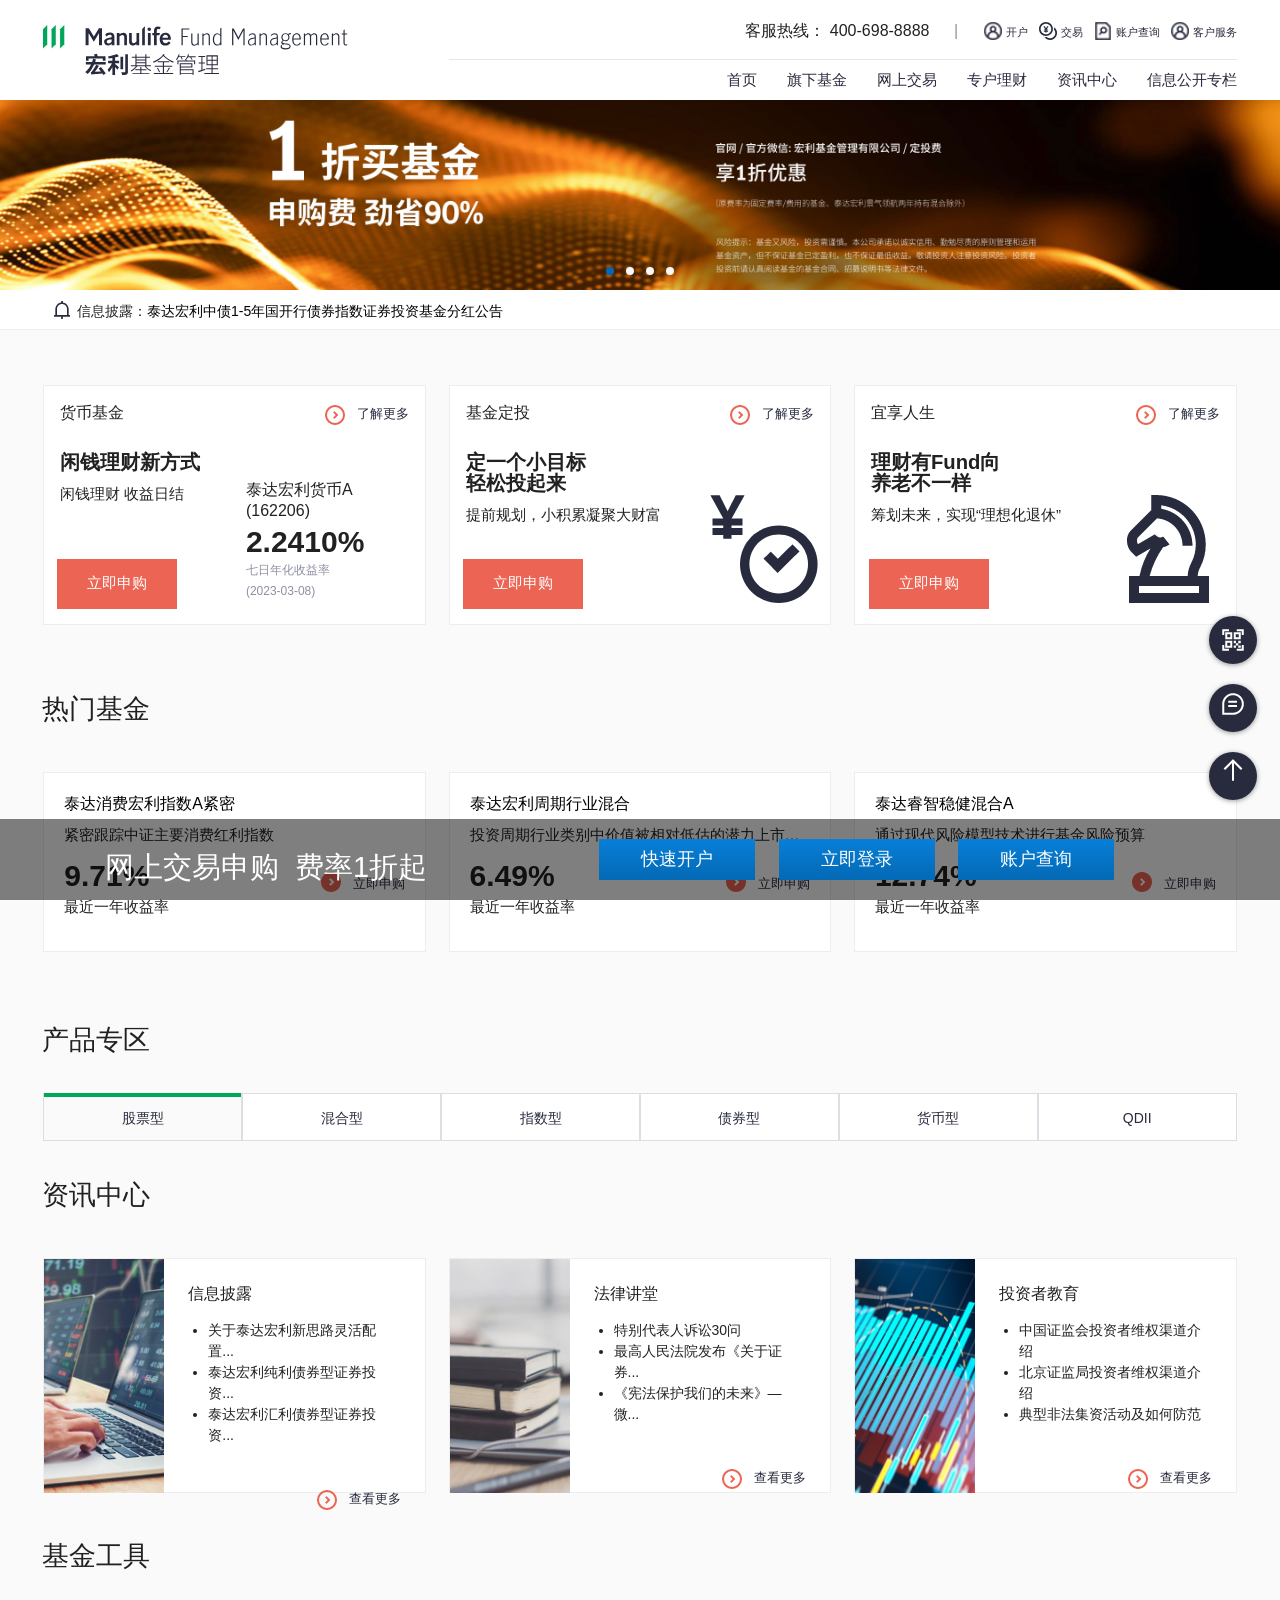
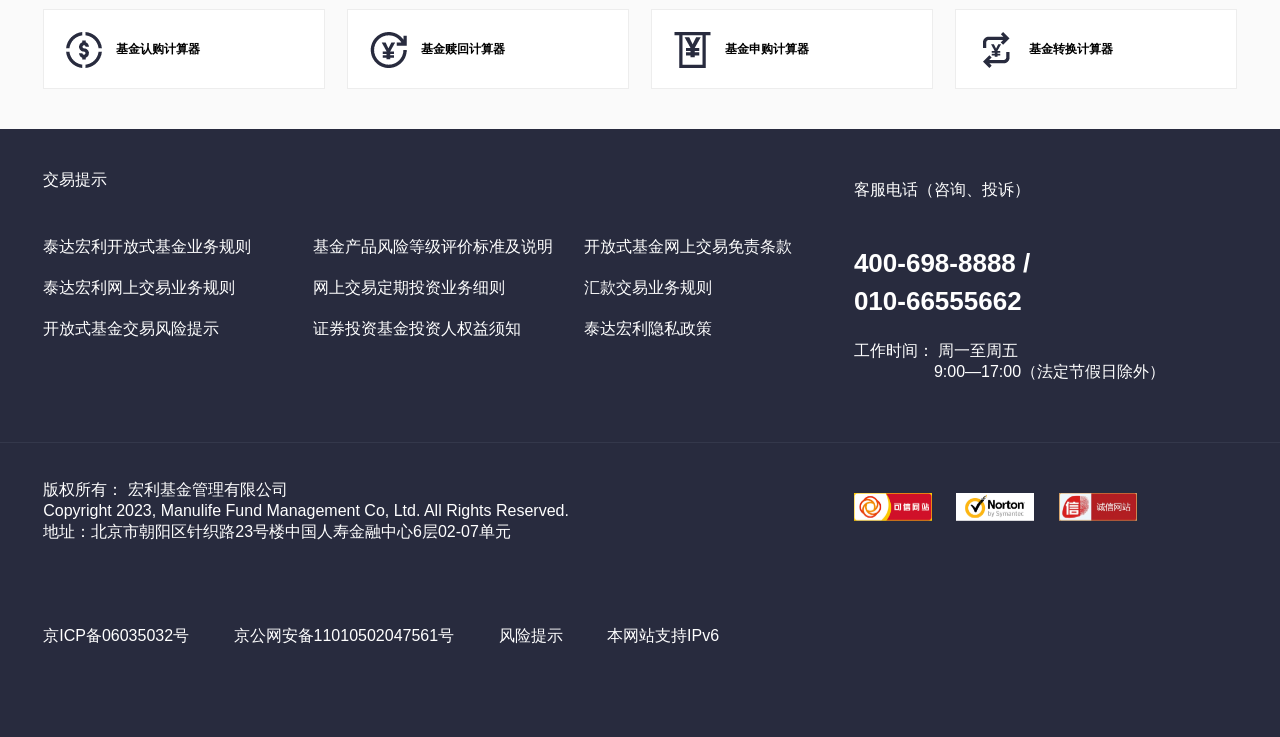
==== commit a94b42e2: "icon" ====
--- a/src/index.html
+++ b/src/index.html
@@ -55,7 +55,7 @@
                                     <a href="https://etrade.manulifefund.com.cn/etrading/accoreq/OCRauthentication.do?method=doOCRInit"><img class="responsive-img" alt="" src="images/Top_Login-svg.png"> <span>开户</span></a>
                                 </li>
                                 <li class="top-menu-list-item">
-                                    <a href="https://etrade.manulifefund.com.cn/etrading"><img class="responsive-img" alt="" src="images/Top_Transfer-svg.png"> <span>交易</span></a>
+                                    <a href="https://etrade.manulifefund.com.cn/etrading"><img class="responsive-img" alt="" src="images/Top_Transfer.svg"> <span>交易</span></a>
                                 </li>
                                 <li class="top-menu-list-item">
                                     <a href="https://etrade.manulifefund.com.cn/etrading"><img class="responsive-img" alt="" src="images/Top_FormSearch-svg.png"> <span>账户查询</span></a>
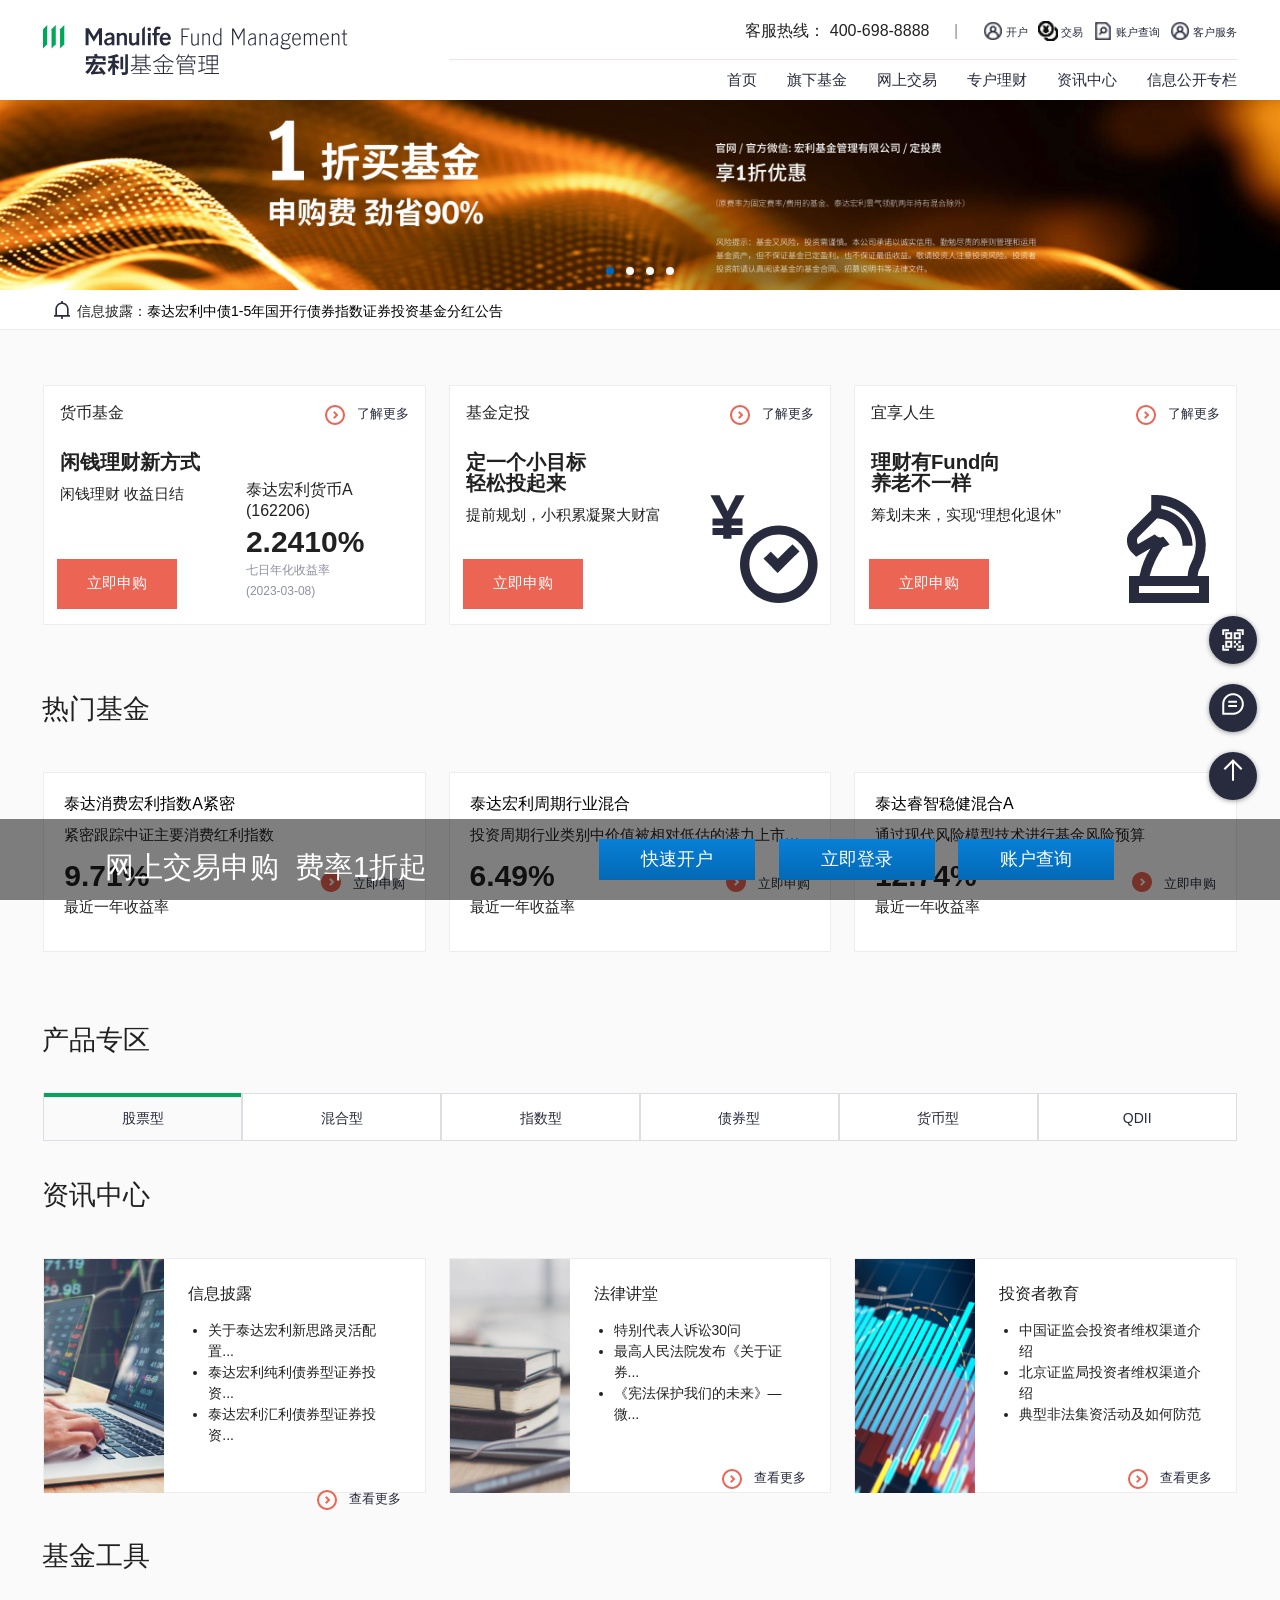
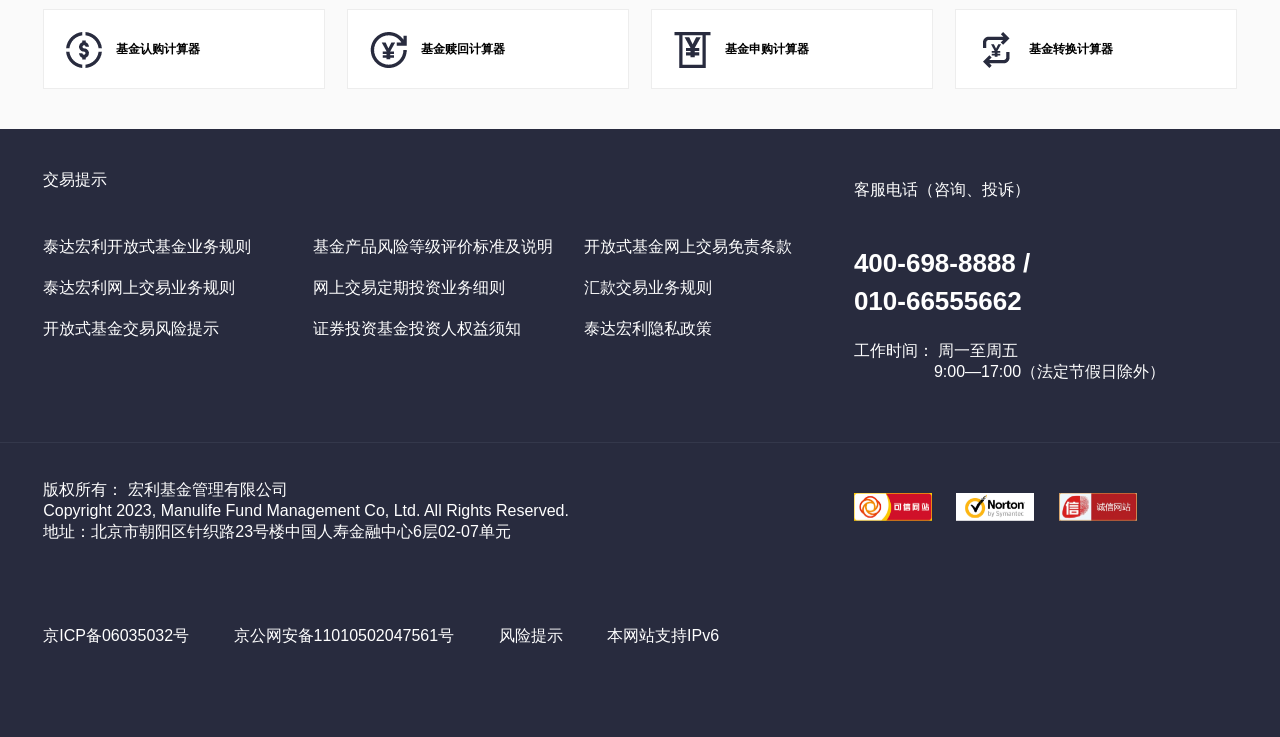
==== commit abbe9b4a: "icon update" ====
--- a/src/index.html
+++ b/src/index.html
@@ -55,7 +55,7 @@
                                     <a href="https://etrade.manulifefund.com.cn/etrading/accoreq/OCRauthentication.do?method=doOCRInit"><img class="responsive-img" alt="" src="images/Top_Login-svg.png"> <span>开户</span></a>
                                 </li>
                                 <li class="top-menu-list-item">
-                                    <a href="https://etrade.manulifefund.com.cn/etrading"><img class="responsive-img" alt="" src="images/Top_Transfer.svg"> <span>交易</span></a>
+                                    <a href="https://etrade.manulifefund.com.cn/etrading"><img class="responsive-img" alt="" src="images/Top_Transfer-svg.png"> <span>交易</span></a>
                                 </li>
                                 <li class="top-menu-list-item">
                                     <a href="https://etrade.manulifefund.com.cn/etrading"><img class="responsive-img" alt="" src="images/Top_FormSearch-svg.png"> <span>账户查询</span></a>
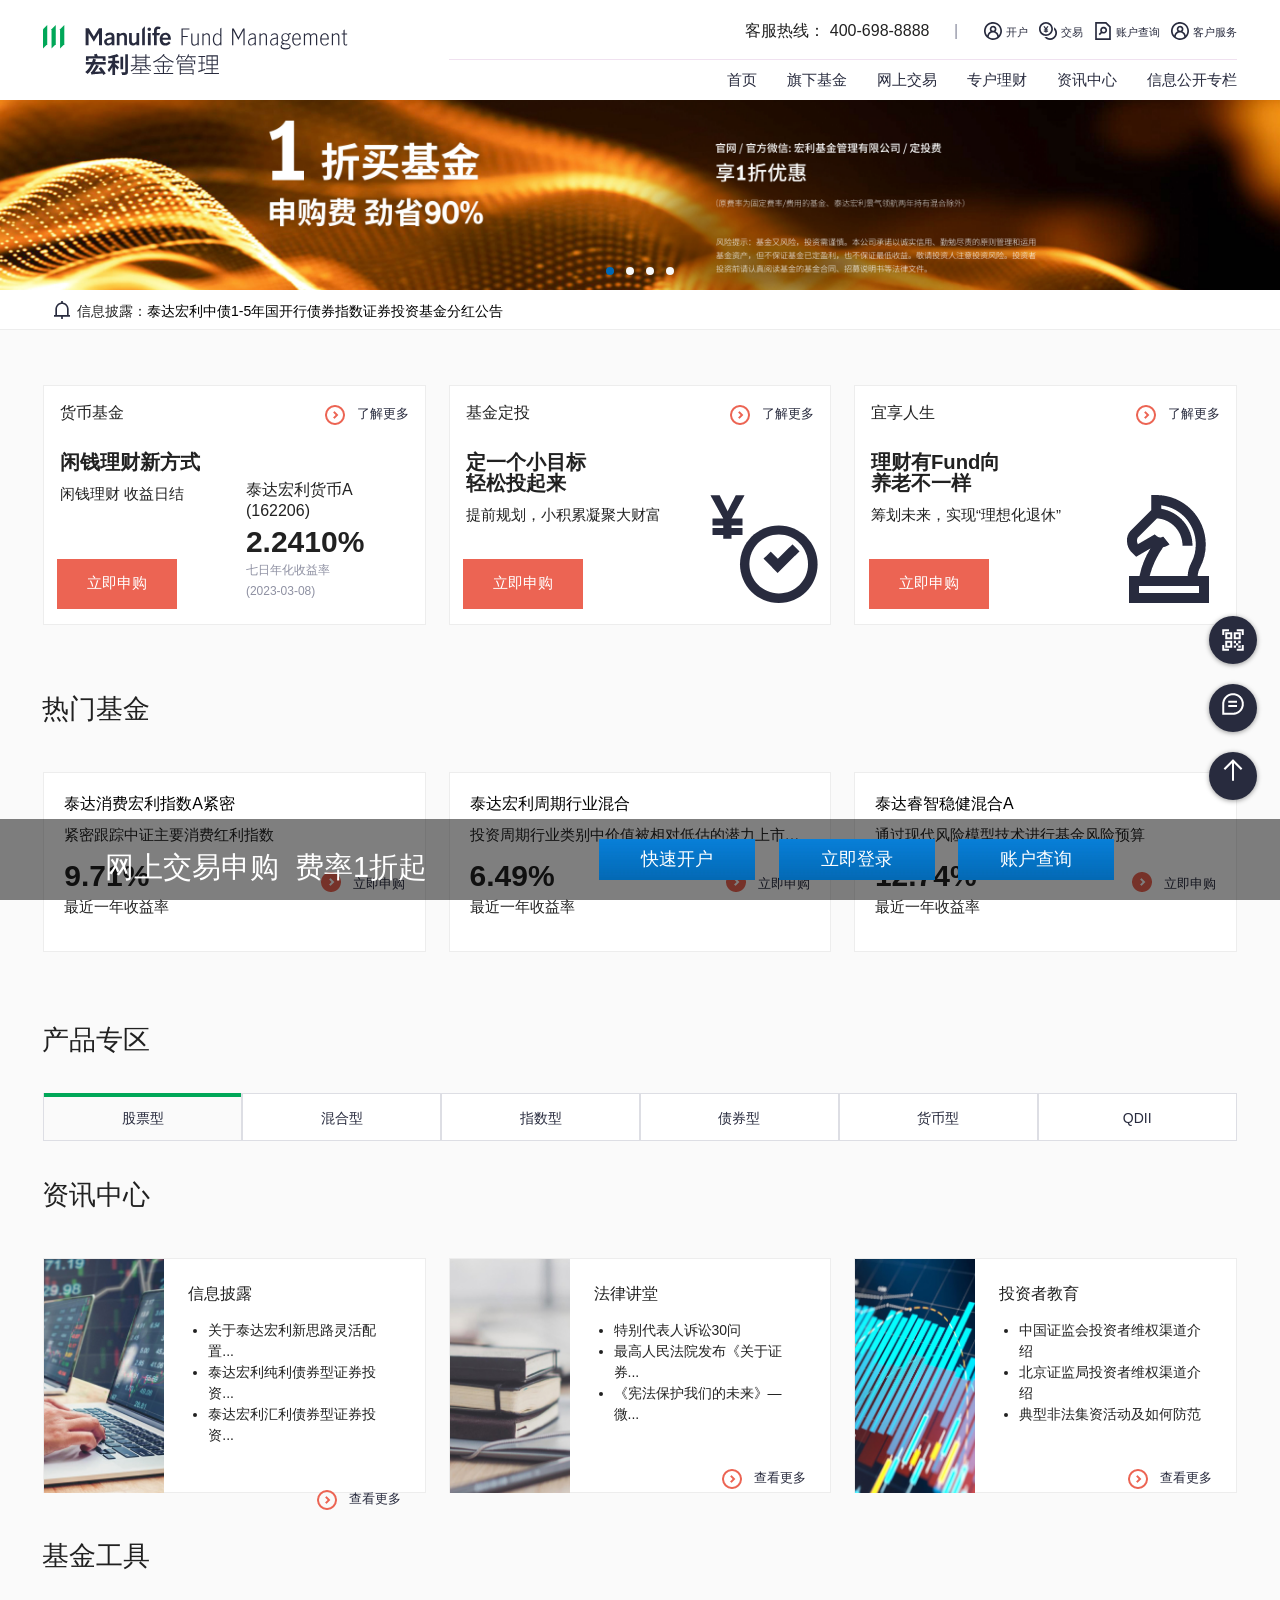
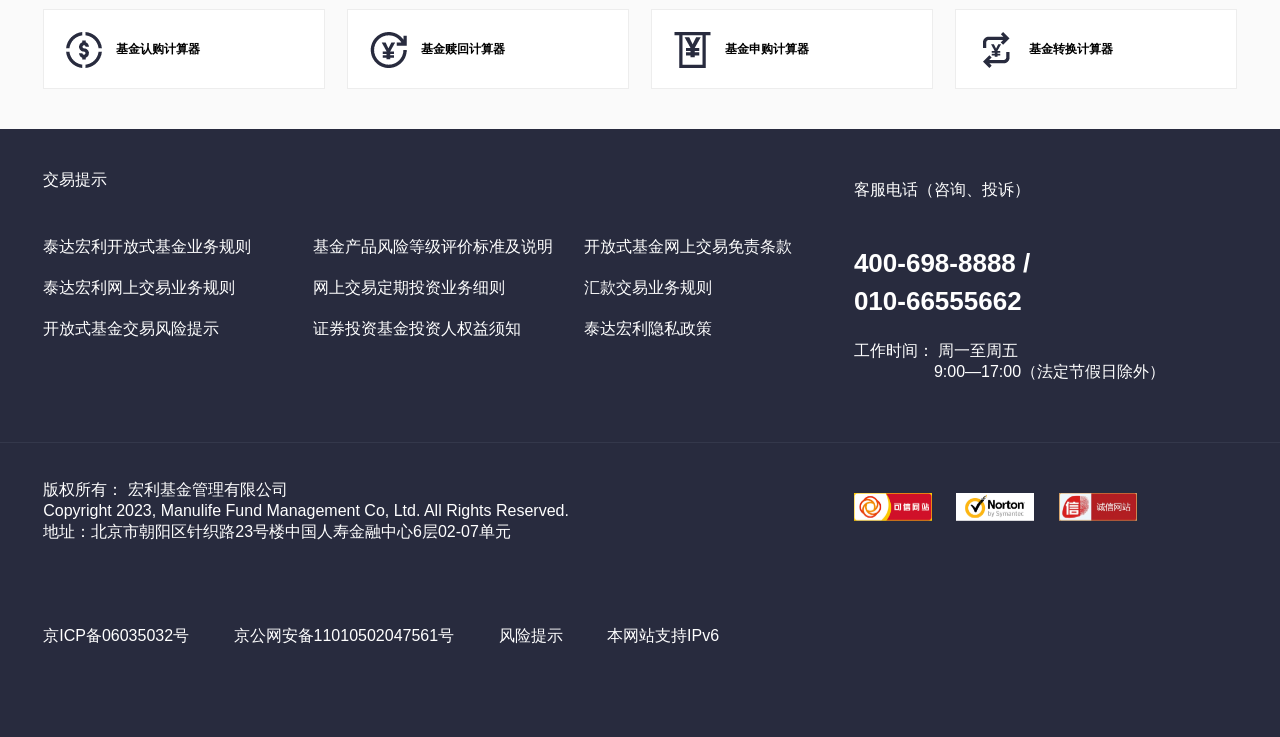
==== commit 74ad6337: "fixed icon" ====
--- a/src/index.html
+++ b/src/index.html
@@ -52,16 +52,16 @@
                             <!-- Login Menu -->
                             <ul class="top-slide-menu hide-on-med-and-down">
                                 <li class="top-menu-list-item">
-                                    <a href="https://etrade.manulifefund.com.cn/etrading/accoreq/OCRauthentication.do?method=doOCRInit"><img class="responsive-img" alt="" src="images/Top_Login-svg.png"> <span>开户</span></a>
+                                    <a href="https://etrade.manulifefund.com.cn/etrading/accoreq/OCRauthentication.do?method=doOCRInit"><img class="responsive-img" alt="" src="images/Top_Login.svg"> <span>开户</span></a>
                                 </li>
                                 <li class="top-menu-list-item">
-                                    <a href="https://etrade.manulifefund.com.cn/etrading"><img class="responsive-img" alt="" src="images/Top_Transfer-svg.png"> <span>交易</span></a>
+                                    <a href="https://etrade.manulifefund.com.cn/etrading"><img class="responsive-img" alt="" src="images/Top_Transfer.svg"> <span>交易</span></a>
                                 </li>
                                 <li class="top-menu-list-item">
-                                    <a href="https://etrade.manulifefund.com.cn/etrading"><img class="responsive-img" alt="" src="images/Top_FormSearch-svg.png"> <span>账户查询</span></a>
+                                    <a href="https://etrade.manulifefund.com.cn/etrading"><img class="responsive-img" alt="" src="images/Top_FormSearch.svg"> <span>账户查询</span></a>
                                 </li>
                                 <li class="top-menu-list-item">
-                                    <a href="/Channel/1090543"><img class="responsive-img" alt="" src="images/Top_Login-svg.png"> <span>客户服务</span></a>
+                                    <a href="/Channel/1090543"><img class="responsive-img" alt="" src="images/Top_Login.svg"> <span>客户服务</span></a>
                                 </li>
                             </ul>
                             <div>
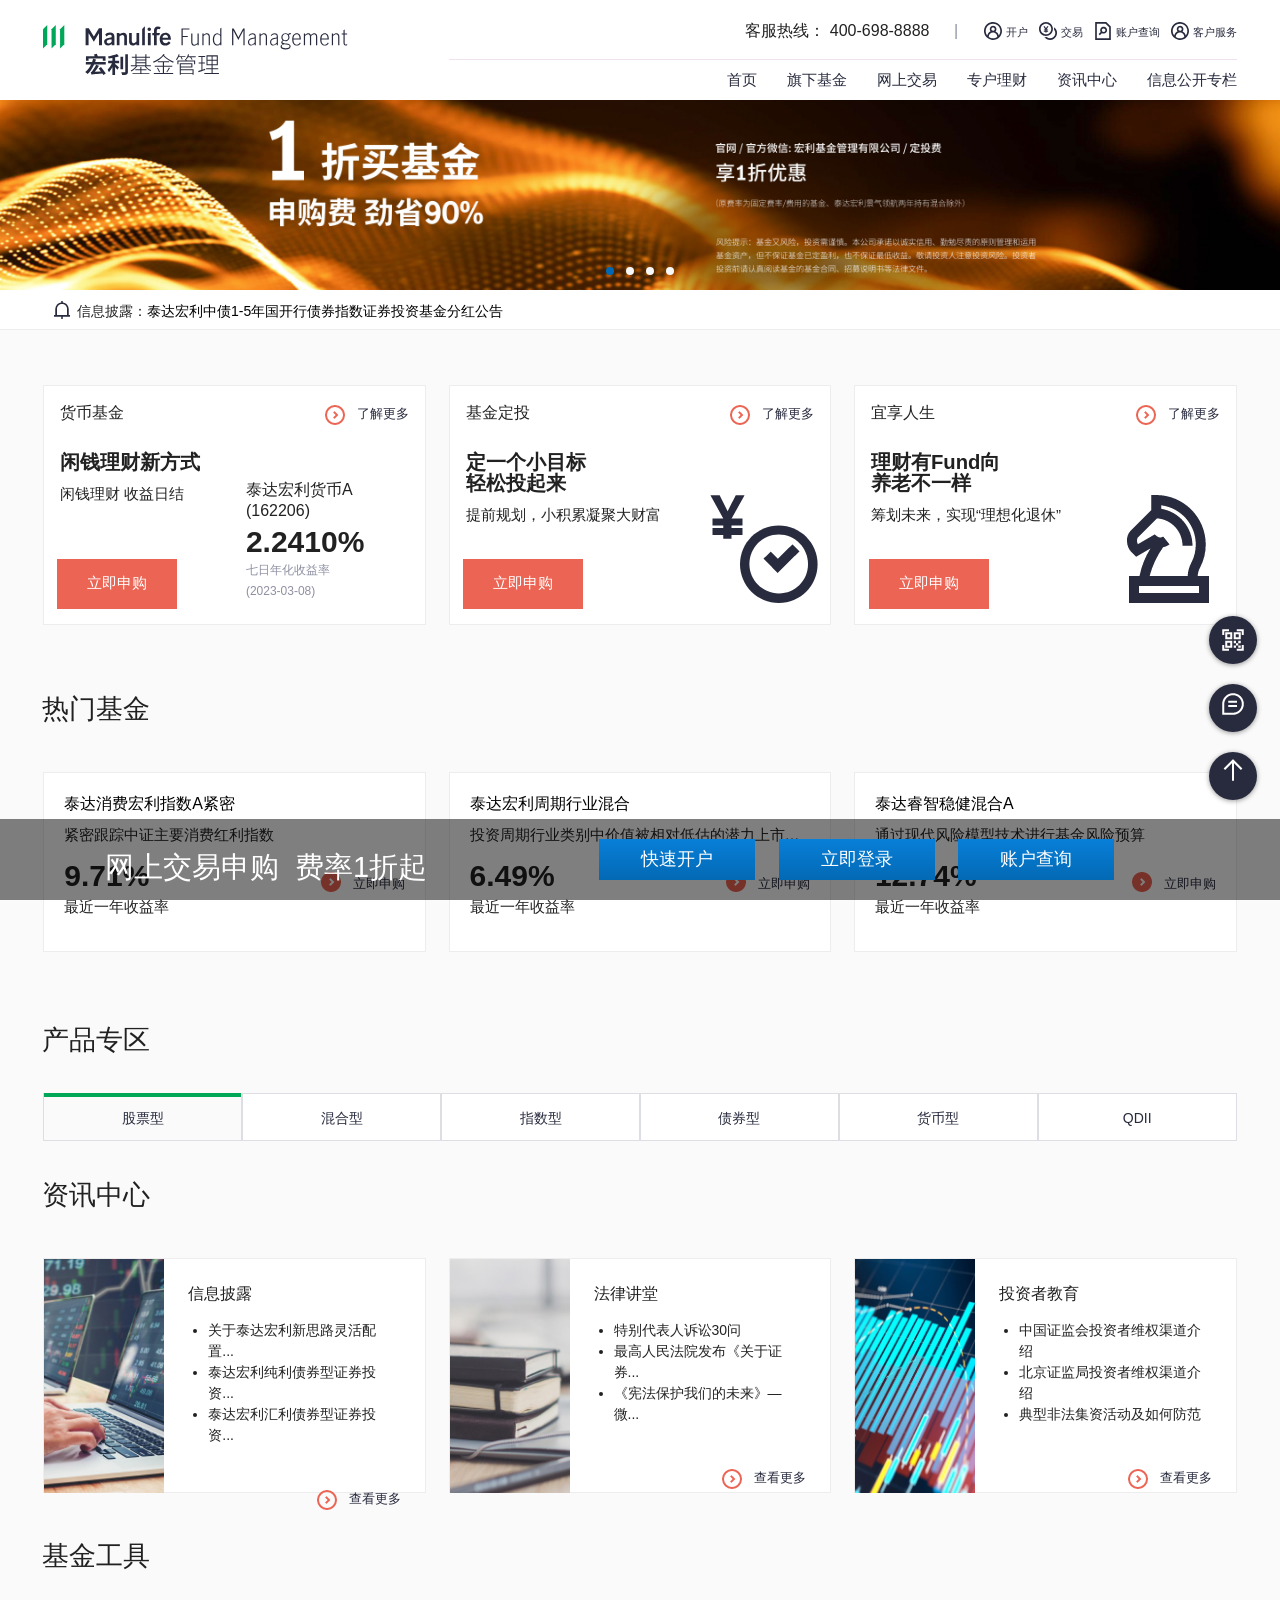
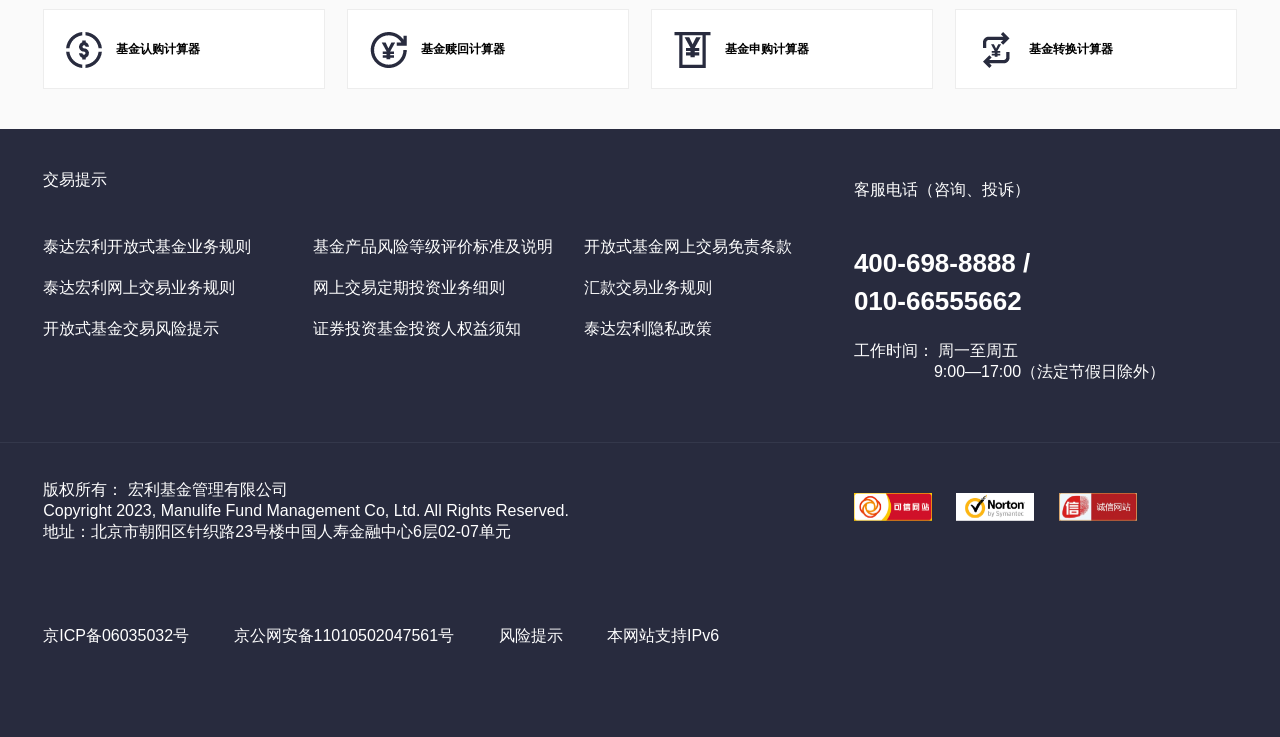
==== commit 0daf2e14: "svg to png" ====
--- a/src/index.html
+++ b/src/index.html
@@ -153,7 +153,7 @@
                     <div class="notification-banner-content">
                         <div class="wrapper">
                             <div class="notice_c">
-                                <img class="notification-icon" src="images/Notification.svg"> 
+                                <img class="notification-icon" src="images/Notification-svg.png"> 
                                 <span class="title">信息披露：</span>
                                 <div class="swiper-container notice_swiper">
                                      <div class="swiper-wrapper">
@@ -512,7 +512,7 @@
                             <a class="small-icon-link" href="/Channel/5961?num=0">
                             <div class="small-icon-teaser">
                                 <div class="small-icon-wrapper">
-                                    <i class="icon-tool-1"></i>
+                                    <i class="icon-tool-1"><img src="./images/Tool_1-svg.png"></i>
                                 </div>
                                 <div class="small-icon-teaser-content">
                                     基金认购计算器
@@ -525,7 +525,7 @@
                             <a class="small-icon-link" href="/Channel/5961?num=1">
                             <div class="small-icon-teaser">
                                 <div class="small-icon-wrapper">
-                                    <i class="icon-tool-2"></i>
+                                    <i class="icon-tool-2"><img src="./images/Tool_2-svg.png"></i>
                                 </div>
                                 <div class="small-icon-teaser-content">
                                     基金赎回计算器
@@ -538,7 +538,7 @@
                             <a class="small-icon-link" href="/Channel/5961?num=2">
                             <div class="small-icon-teaser">
                                 <div class="small-icon-wrapper">
-                                    <i class="icon-tool-3"></i>
+                                    <i class="icon-tool-3"><img src="./images/Tool_3-svg.png"></i>
                                 </div>
                                 <div class="small-icon-teaser-content">
                                     基金申购计算器
@@ -551,7 +551,7 @@
                             <a class="small-icon-link" href="/Channel/5961?num=3">
                             <div class="small-icon-teaser">
                                 <div class="small-icon-wrapper">
-                                    <i class="icon-tool-4"></i>
+                                    <i class="icon-tool-4"><img src="./images/Tool_4-svg.png"></i>
                                 </div>
                                 <div class="small-icon-teaser-content">
                                     基金转换计算器
@@ -564,7 +564,7 @@
                             <a class="small-icon-link" href="/Channel/5961?num=3">
                             <div class="small-icon-teaser">
                                 <div class="small-icon-wrapper">
-                                    <i class="icon-tool-5"></i>
+                                    <i class="icon-tool-5"><img src="./images/Tool_5-svg.png"></i>
                                 </div>
                                 <div class="small-icon-teaser-content">
                                     定期定额投资收益计算器
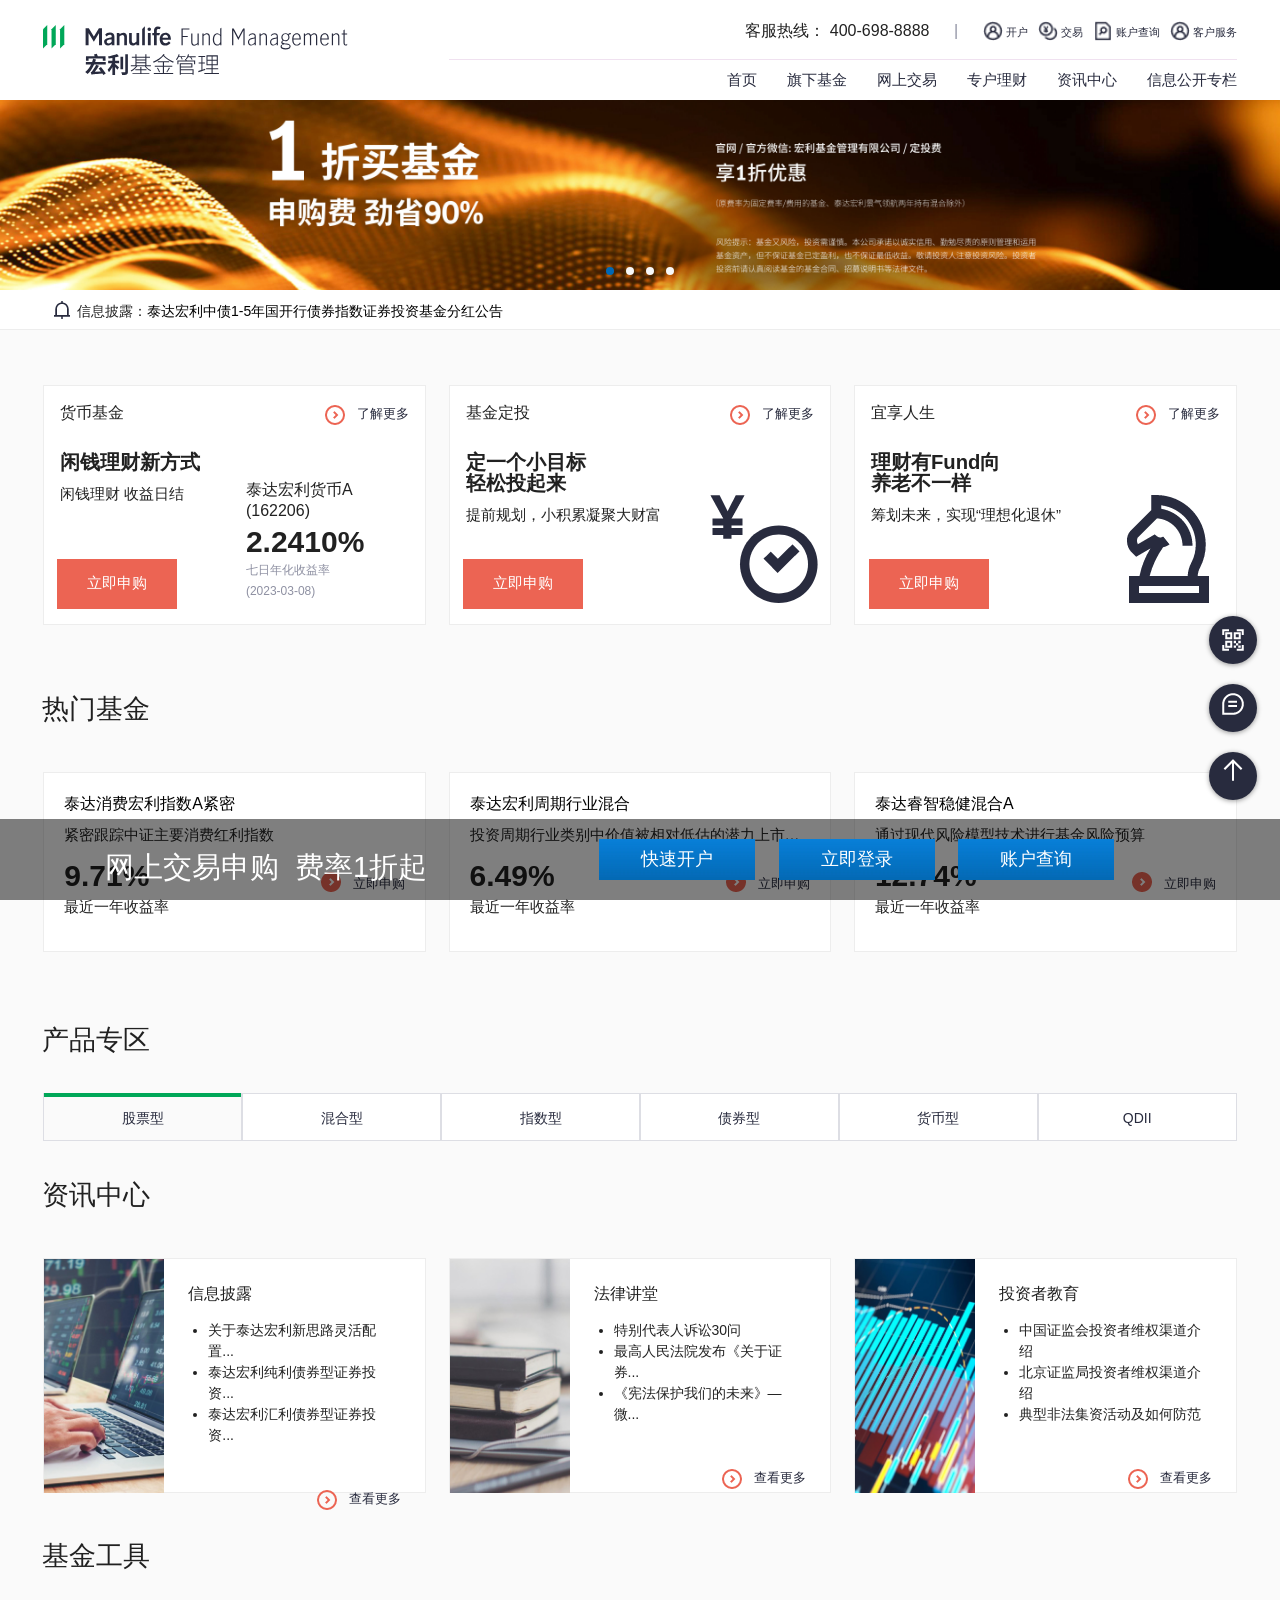
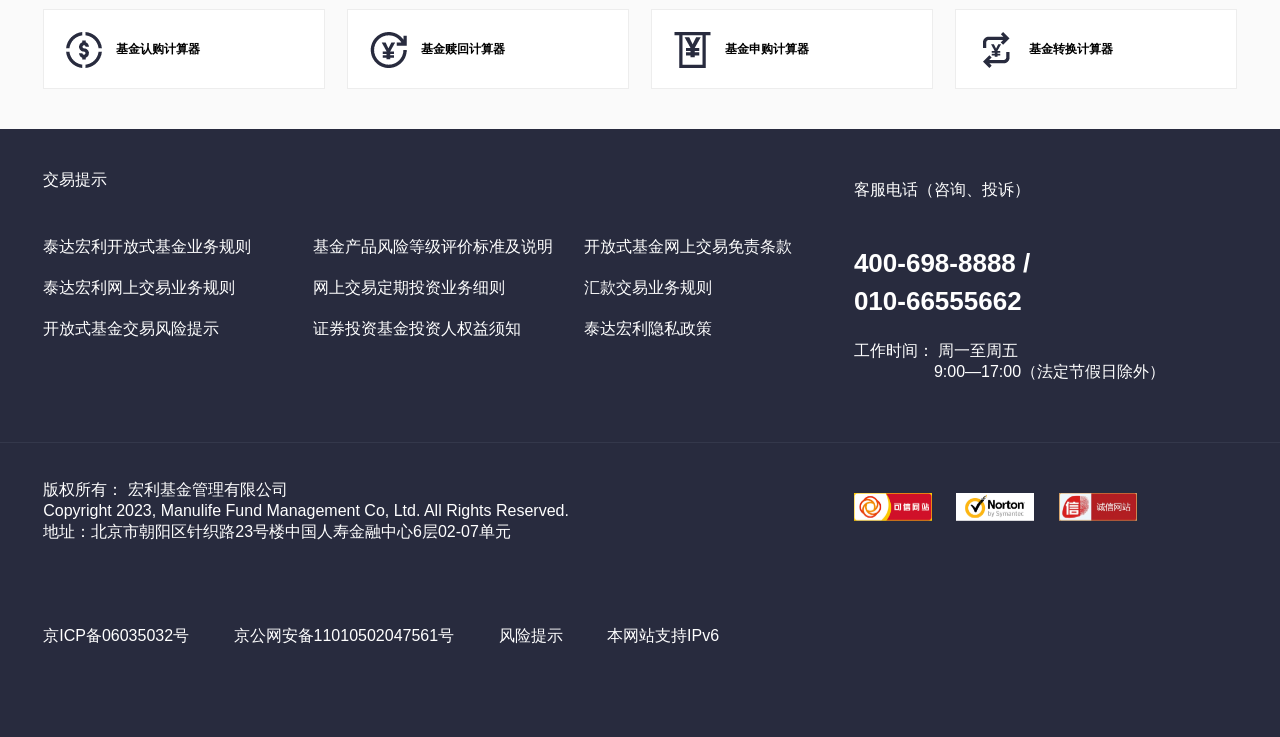
==== commit 66e7d188: "Updated Icons" ====
--- a/src/index.html
+++ b/src/index.html
@@ -52,16 +52,16 @@
                             <!-- Login Menu -->
                             <ul class="top-slide-menu hide-on-med-and-down">
                                 <li class="top-menu-list-item">
-                                    <a href="https://etrade.manulifefund.com.cn/etrading/accoreq/OCRauthentication.do?method=doOCRInit"><img class="responsive-img" alt="" src="images/Top_Login.svg"> <span>开户</span></a>
+                                    <a href="https://etrade.manulifefund.com.cn/etrading/accoreq/OCRauthentication.do?method=doOCRInit"><img class="responsive-img" alt="" src="images/Top_Login.png"> <span>开户</span></a>
                                 </li>
                                 <li class="top-menu-list-item">
-                                    <a href="https://etrade.manulifefund.com.cn/etrading"><img class="responsive-img" alt="" src="images/Top_Transfer.svg"> <span>交易</span></a>
+                                    <a href="https://etrade.manulifefund.com.cn/etrading"><img class="responsive-img" alt="" src="images/Top_Transfer.png"> <span>交易</span></a>
                                 </li>
                                 <li class="top-menu-list-item">
-                                    <a href="https://etrade.manulifefund.com.cn/etrading"><img class="responsive-img" alt="" src="images/Top_FormSearch.svg"> <span>账户查询</span></a>
+                                    <a href="https://etrade.manulifefund.com.cn/etrading"><img class="responsive-img" alt="" src="images/Top_FormSearch.png"> <span>账户查询</span></a>
                                 </li>
                                 <li class="top-menu-list-item">
-                                    <a href="/Channel/1090543"><img class="responsive-img" alt="" src="images/Top_Login.svg"> <span>客户服务</span></a>
+                                    <a href="/Channel/1090543"><img class="responsive-img" alt="" src="images/Top_Login.png"> <span>客户服务</span></a>
                                 </li>
                             </ul>
                             <div>
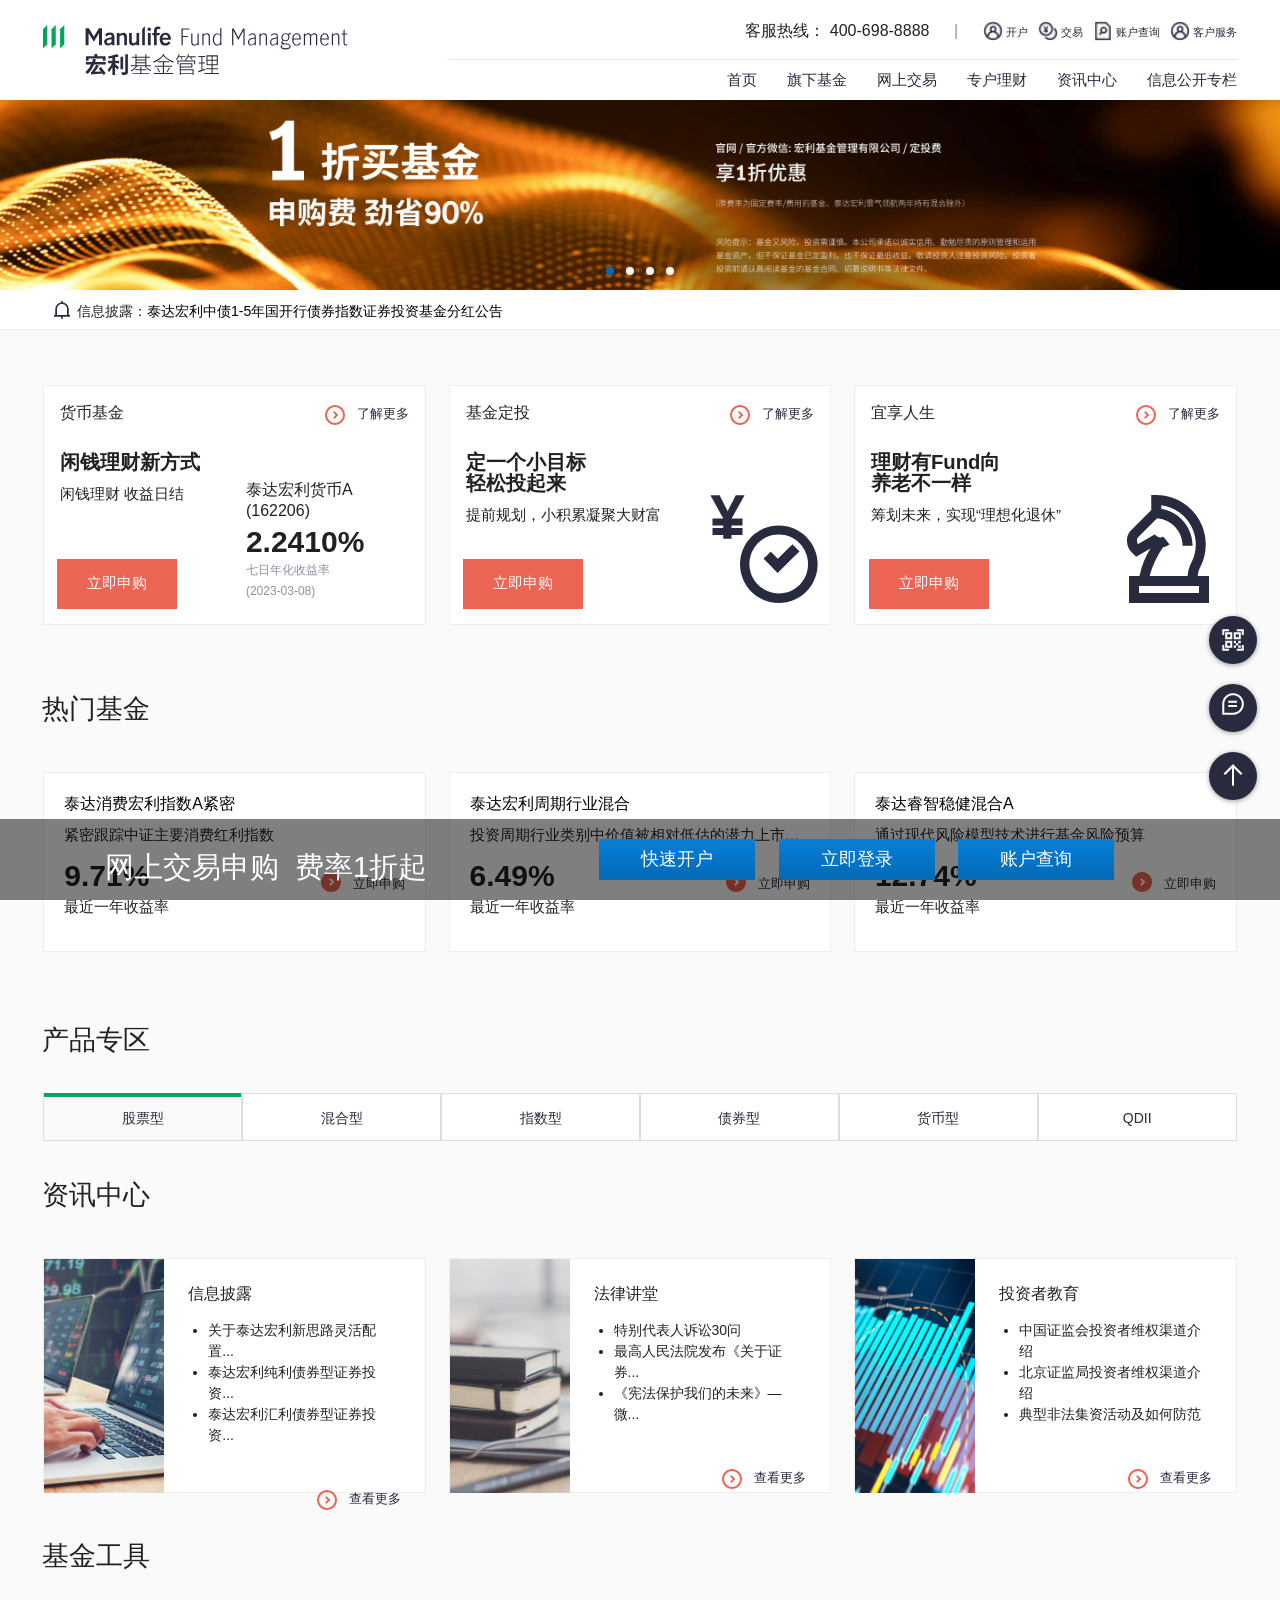
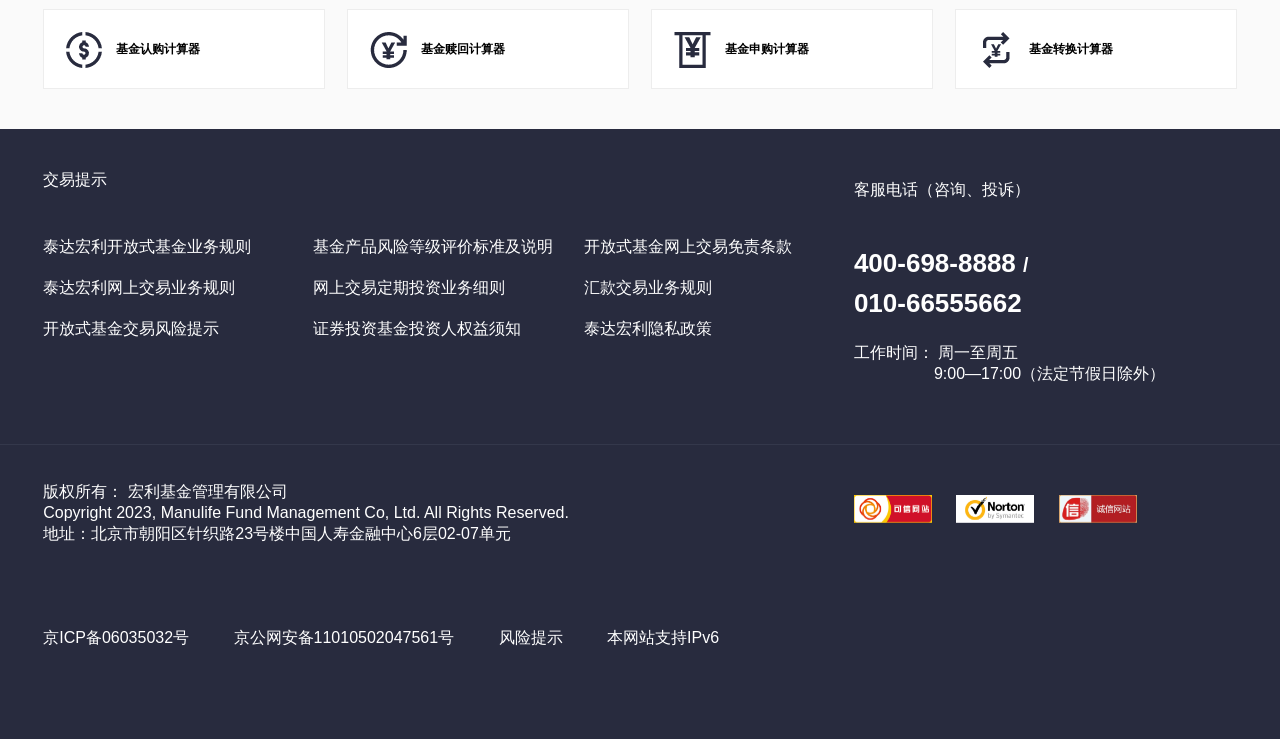
==== commit 5f6a6ec8: "fix icon" ====
--- a/src/index.html
+++ b/src/index.html
@@ -186,9 +186,9 @@
             <div class="hide-on-large-only">
                 <div class="row mb-0 ">
                     <ul class="top-menu-mobile">
-                        <li class="top-menu-list-item-mobile waves-effect waves-light"><img class="responsive-img" alt="" src="images/Top_Login.svg"> <span><a href="https://etrade.manulifefund.com.cn/etrading/accoreq/OCRauthentication.do?method=doOCRInit">开户</a></span></li>
-                        <li class="top-menu-list-item-mobile waves-effect waves-light"><img class="responsive-img" alt="" src="images/Top_Login.svg"> <span><a href="https://etrade.manulifefund.com.cn/etrading/accoreq/OCRauthentication.do?method=doOCRInit">交易</a></span></li>
-                        <li class="top-menu-list-item-mobile waves-effect waves-light"><img class="responsive-img" alt="" src="images/Top_FormSearch.svg"> <span><a href="https://www.mfcteda.com/Channel/1848">账户查询</a></span></li>
+                        <li class="top-menu-list-item-mobile waves-effect waves-light"><img class="responsive-img" alt="" src="images/Top_Login.png"> <span><a href="https://etrade.manulifefund.com.cn/etrading/accoreq/OCRauthentication.do?method=doOCRInit">开户</a></span></li>
+                        <li class="top-menu-list-item-mobile waves-effect waves-light"><img class="responsive-img" alt="" src="images/Top_Transfer.png"> <span><a href="https://etrade.manulifefund.com.cn/etrading/accoreq/OCRauthentication.do?method=doOCRInit">交易</a></span></li>
+                        <li class="top-menu-list-item-mobile waves-effect waves-light"><img class="responsive-img" alt="" src="images/Top_FormSearch.png"> <span><a href="https://www.mfcteda.com/Channel/1848">账户查询</a></span></li>
                     </ul>
                 </div>
             </div>
@@ -644,7 +644,7 @@
                         <div class="row">
                             <div class="col s12 m12 l12">
                                 <div class="footer-contact-desc">
-                                    400-698-8888 / <br/>010-66555662
+                                    400-698-8888 <small>/</small> <br/>010-66555662
                                 </div>
                                 <div class="footer-contact-details">
                                     <span>工作时间：</span>
--- a/src/css/style.css
+++ b/src/css/style.css
@@ -765,7 +765,6 @@
 .fab-icon-up {
   content: url('../images/FAB_Up-svg.png');
   position: relative;
-  bottom: 5px;
   margin-top: auto;
   margin-bottom: auto;
 }
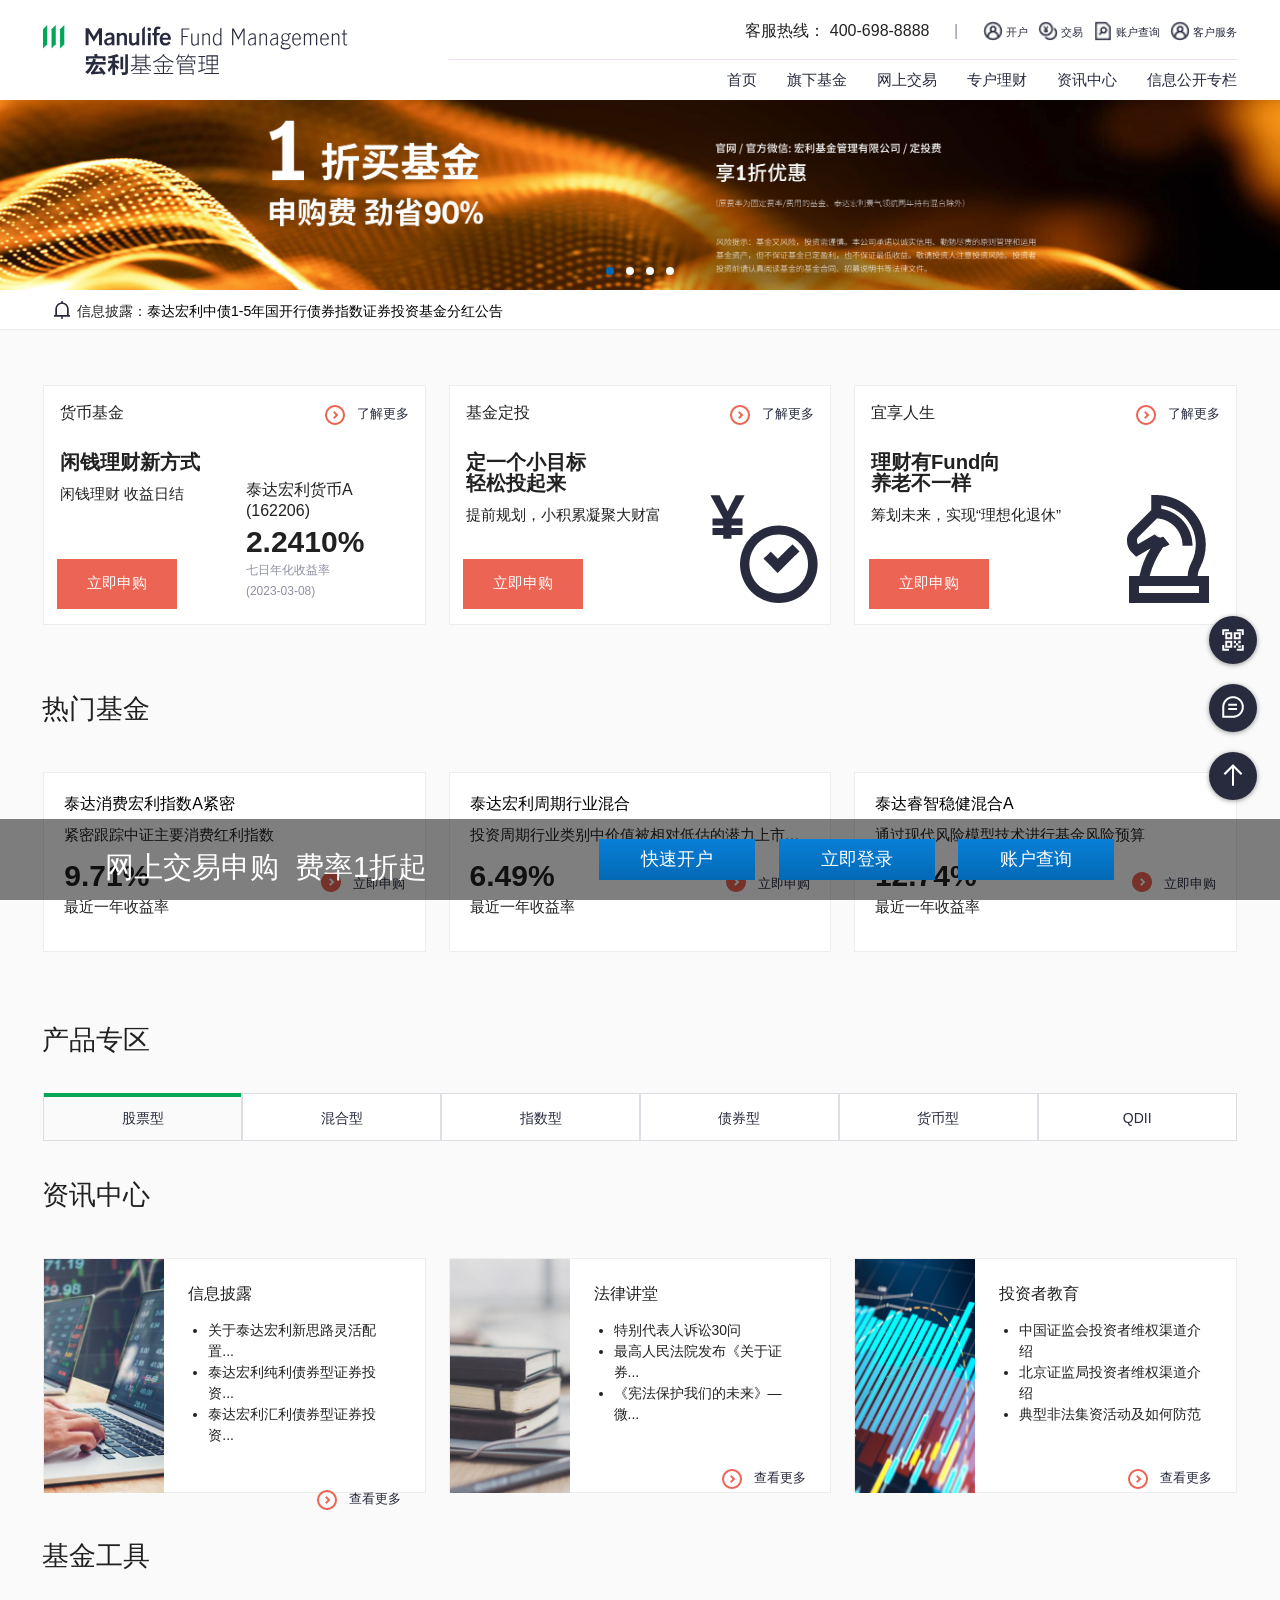
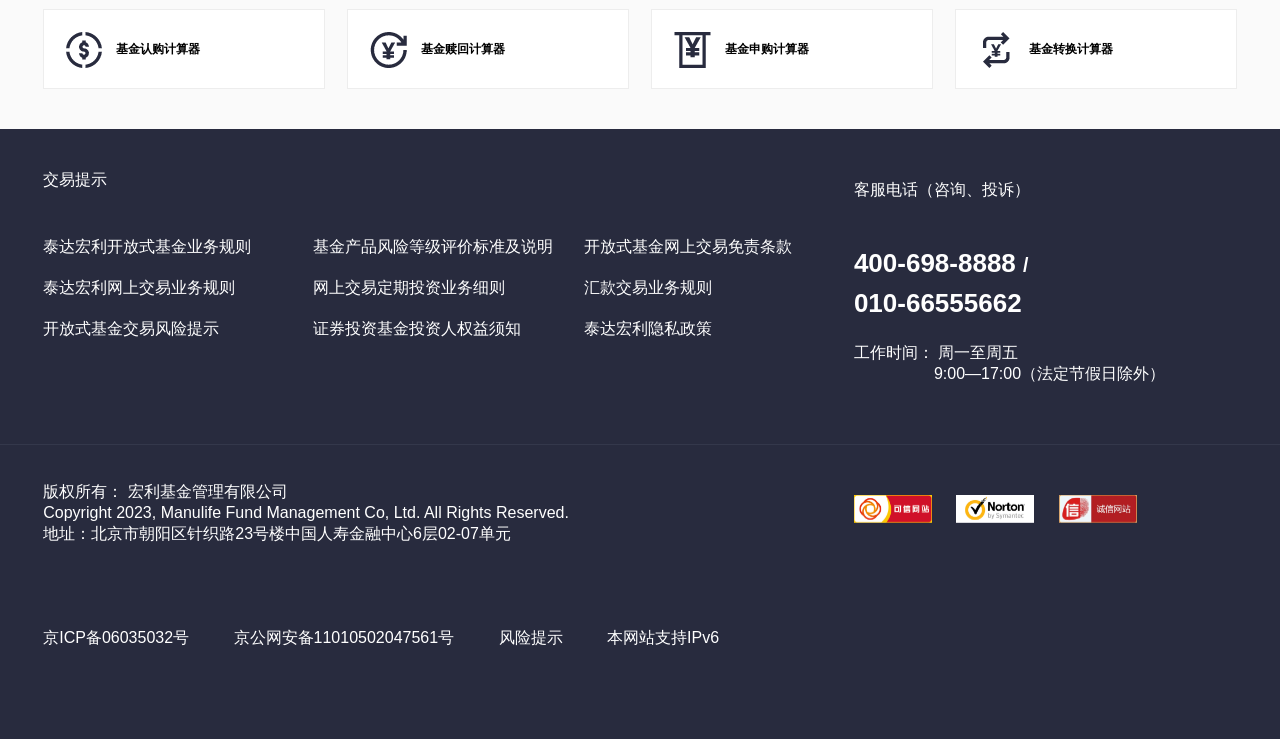
==== commit 8c0e62a8: "Fixed IE Issue Object Fit" ====
--- a/src/index.html
+++ b/src/index.html
@@ -121,22 +121,26 @@
                         <div class=swiper-wrapper>
                             <div class=swiper-slide>
                                 <a class="slide" href="http://event.mfcteda.com.cn/event/edm/lingshengoufei-2/index.html">
-                                    <img class="img" src="./images/Banner1.png">
+                                    <!-- <img class="img" src="./images/Banner1.png"> -->
+                                    <div class="img banner-img-1"></div>
                                 </a>
                             </div>
                             <div class=swiper-slide>
                                 <a class="slide" href="http://event.mfcteda.com.cn/event/edm/lingshengoufei-2/index.html">
-                                    <img class="img" src="./images/Banner2.png">
+                                    <!-- <img class="img" src="./images/Banner2.png"> -->
+                                    <div class="img banner-img-2"></div>
                                 </a>
                             </div>
                             <div class=swiper-slide>
                                 <a class="slide" href="https://www.mfcteda.com/index_web.html">
-                                    <img class="img" src="./images/Banner3.png">
+                                    <!-- <img class="img" src="./images/Banner3.png"> -->
+                                    <div class="img banner-img-3"></div>
                                 </a>
                             </div>
                             <div class=swiper-slide>
                                 <a class="slide" href="http://event.mfcteda.com.cn/event/edm/fenjipipei20221228/index.html">
-                                    <img class="img" src="./images/Banner4.png">
+                                    <!-- <img class="img" src="./images/Banner4.png"> -->
+                                    <div class="img banner-img-4"></div>
                                 </a>
                             </div>
                         </div>
@@ -427,7 +431,8 @@
                         <div class="col s12 m12 l4">
                             <div class="product-teaser">
                                 <div class="product-teaser-img-wrapper">
-                                    <img class="responsive-img product-teaser-img-content" src="./images/Picture1.jpg" alt="">
+                                    <!-- <img class="responsive-img product-teaser-img-content" src="./images/Picture1.jpg" alt=""> -->
+                                    <div class="responsive-img product-teaser-img-content product-teaser-img-1"></div>
                                 </div>
                                 <div class="product-teaser-content">
                                     <div class="product-teaser-title">
@@ -453,7 +458,8 @@
                         <div class="col s12 m12 l4">
                             <div class="product-teaser">
                                 <div class="product-teaser-img-wrapper">
-                                    <img class="responsive-img product-teaser-img-content" src="./images/Picture2.jpg" alt="">
+                                    <!-- <img class="responsive-img product-teaser-img-content" src="./images/Picture2.jpg" alt=""> -->
+                                    <div class="responsive-img product-teaser-img-content product-teaser-img-2"></div>
                                 </div>
                                 <div class="product-teaser-content">
                                     <div class="product-teaser-title">
@@ -479,7 +485,8 @@
                         <div class="col s12 m12 l4">
                             <div class="product-teaser">
                                 <div class="product-teaser-img-wrapper">
-                                    <img class="responsive-img product-teaser-img-content" src="./images/Picture3.jpg" alt="">
+                                    <!-- <img class="responsive-img product-teaser-img-content" src="./images/Picture3.jpg" alt=""> -->
+                                    <div class="responsive-img product-teaser-img-content product-teaser-img-3"></div>
                                 </div>
                                 <div class="product-teaser-content">
                                     <div class="product-teaser-title">
@@ -593,7 +600,7 @@
             <footer class="page-footer">
                 <div class="fixed-action-btn">
                     <div class="fab-icon waves-effect waves-light img-hover"><i class="ie9"><img src="./images/FAB_QRcode-svg.png"></ung></i></div>
-                    <div class="fab-icon waves-effect waves-light"><a href="http://online.mfcteda.com.cn/live800/chatClient/chatbox.jsp?companyID=8897&configID=6"><i class="ee9"><img src="./images/FAB_Comment-svg.png"></i></a></div>
+                    <div class="fab-icon waves-effect waves-light"><a href="http://online.mfcteda.com.cn/live800/chatClient/chatbox.jsp?companyID=8897&configID=6"><i class="ie9"><img src="./images/FAB_Comment-svg.png"></i></a></div>
                     <div class="fab-icon waves-effect waves-light"><a class="fab-icon-up link-top" href="#top" onclick="scrollToTop()" id="back-to-up"><i class="ie9"><img src="./images/FAB_Up-svg.png"></i></a></div>
                     
                     <div class="img-hover-item"><img src="./images/qr-code.jpg"></div>
--- a/src/css/style.css
+++ b/src/css/style.css
@@ -1130,6 +1130,57 @@
   width: 100%; 
 }*/
 
+.fixed-action-btn .ie9 img {
+  display: flex;
+}
+
+.product-teaser-img-1 {
+  background-image: url("../images/Picture1.jpg");
+  background-size:cover;
+  background-position: center;
+}
+
+.product-teaser-img-2 {
+  background-image: url("../images/Picture2.jpg");
+  background-size:cover;
+  background-position: center;
+}
+
+.product-teaser-img-3 {
+  background-image: url("../images/Picture3.jpg");
+  background-size:cover;
+  background-position: center;
+}
+
+.banner-img-1 {
+  background-image: url("../images/Banner1.png");
+  background-size: cover;
+  background-position: center;
+  height: 450px;
+}
+
+.banner-img-2 {
+  background-image: url("../images/Banner2.png");
+  background-size: cover;
+  background-position: center;
+  height: 450px;
+}
+
+.banner-img-3 {
+  background-image: url("../images/Banner3.png");
+  background-size: cover;
+  background-position: center;
+  height: 450px;
+}
+
+.banner-img-4 {
+  background-image: url("../images/Banner4.png");
+  background-size: cover;
+  background-position: center;
+  height: 450px;
+}
+
+
 /* 2 */
 @media screen and (-ms-high-contrast: active), (-ms-high-contrast: none) {
   /*img[src$=".svg"] {
@@ -1166,6 +1217,10 @@
 
   .swiper-pagination {
     bottom: 10px;
+  }
+
+  .banner-img-1, .banner-img-2, .banner-img-3, .banner-img-4, .banner-img-5  {
+    height: 350px;
   }
 }
 
@@ -1222,6 +1277,10 @@
   .swiper-pagination {
     bottom: 10px;
   }
+
+  .banner-img-1, .banner-img-2, .banner-img-3, .banner-img-4, .banner-img-5  {
+    height: 350px;
+  }
 }
 
 @media  only screen and (max-width: 1440px) {
@@ -1279,6 +1338,10 @@
 
   .swiper-pagination {
     bottom: 10px;
+  }
+
+  .banner-img-1, .banner-img-2, .banner-img-3, .banner-img-4, .banner-img-5  {
+    height: 210px;
   }
 
 }
@@ -1397,6 +1460,10 @@
     font-size: 0.8rem;
     line-height: 0rem;
   }
+
+  .banner-img-1, .banner-img-2, .banner-img-3, .banner-img-4, .banner-img-5  {
+    height: 215px;
+  }
 }
 
 @media  screen and (min-width: 1920px) {
@@ -1416,6 +1483,10 @@
   .swiper-pagination {
     bottom: 10px;
   }
+
+  .banner-img-1, .banner-img-2, .banner-img-3, .banner-img-4, .banner-img-5  {
+    height: 450px;
+  }
 }
 
 
@@ -1459,7 +1530,7 @@
   }
 
   .img {
-    height: 200px;
+    /*height: 200px;*/
     object-fit: cover;
   }
 
@@ -1561,7 +1632,13 @@
   
 }
 
-@media only screen and (max-width: 412px) {
+@media only screen and (max-width: 540px) {
+  .banner-img-1, .banner-img-2, .banner-img-3, .banner-img-4, .banner-img-5  {
+    height: 150px;
+  }
+}
+
+@media only screen and (max-width: 414px) {
   .banner .swiper-container.banner_swiper {
     height: 120px;
   }
@@ -1577,6 +1654,10 @@
 
   .top-menu-mobile li a {
     font-size: 1rem;
+  }
+
+  .banner-img-1, .banner-img-2, .banner-img-3, .banner-img-4, .banner-img-5  {
+    height: 115px;
   }
 }
 
@@ -1638,4 +1719,8 @@
     height: 5px;
     margin: 0 5px;
   }
+
+  .banner-img-1, .banner-img-2, .banner-img-3, .banner-img-4, .banner-img-5  {
+    height: 110px;
+  }
 }
